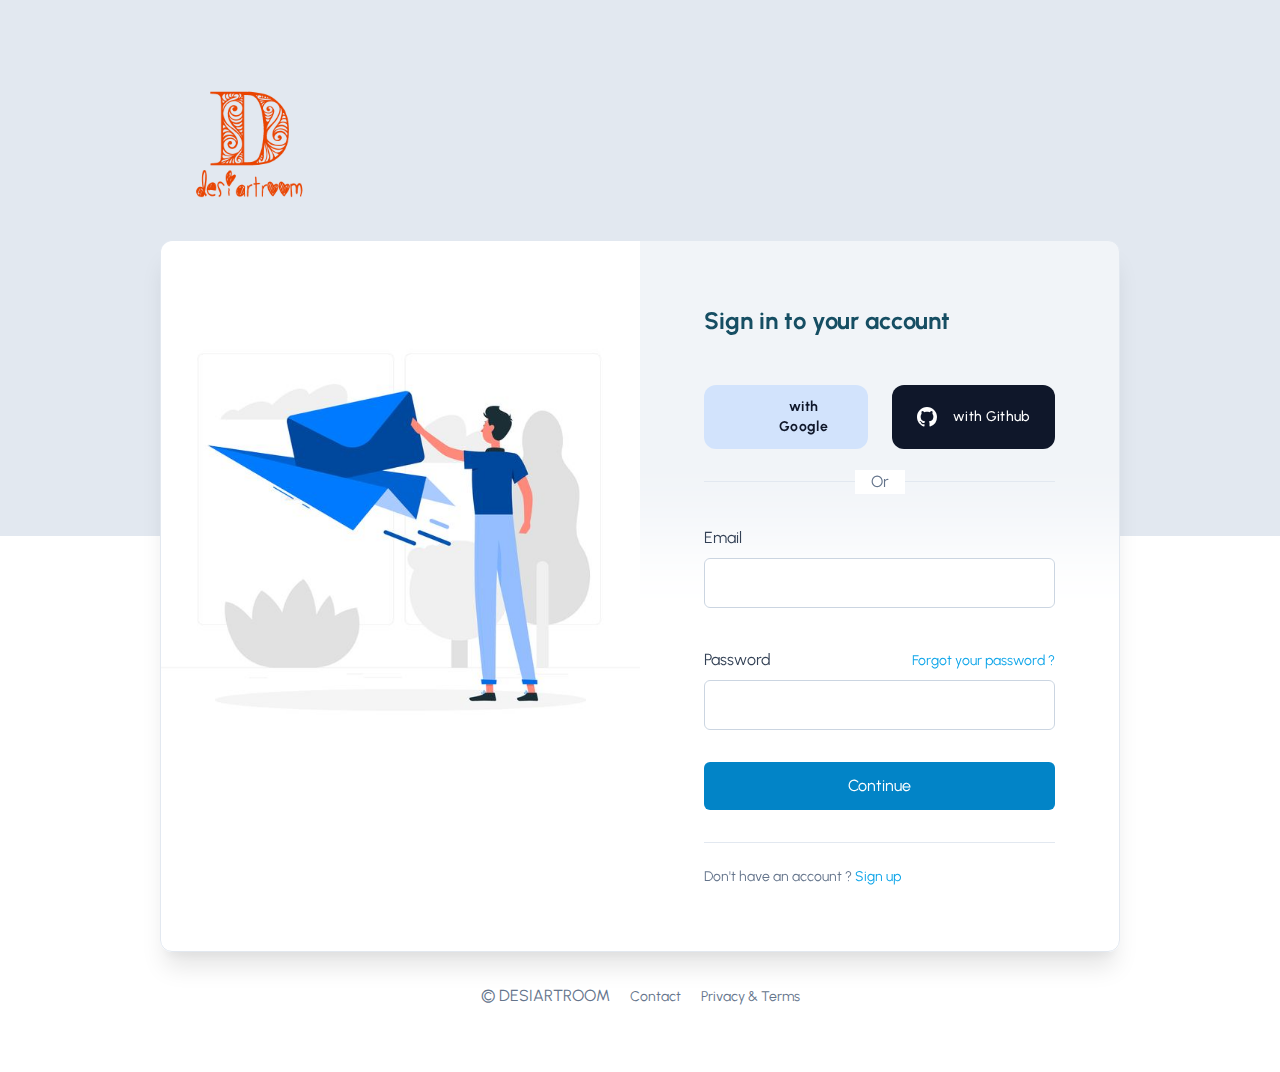
==== index.html @ de91876b "update" ====
<!DOCTYPE html>
<html lang="en">
<head>
    <meta charset="UTF-8">
    <meta http-equiv="X-UA-Compatible" content="IE=edge">
    <meta name="viewport" content="width=device-width, initial-scale=1.0">
    <meta name="description" content="application website logo cloud">
    <title>DESIARTROOM</title>

    <link rel="stylesheet" href="css/tailus.css">
    <link href="https://fonts.googleapis.com/css2?family=Urbanist:ital,wght@0,100;0,200;0,300;0,400;0,500;0,600;0,700;0,800;0,900;1,100;1,200;1,300;1,400&display=swap" rel="stylesheet">
</head>
<body>
    <div class="relative py-16
                before:absolute before:inset-0 before:w-full before:h-[50%] before:bg-gray-200">
        <div class="relative container m-auto px-6 text-gray-500 md:px-12 xl:px-40">

            <div class="m-auto space-y-8 md:w-8/12 lg:w-full">
                <img src="images/unnamed.png" loading="lazy" class="w-36 ml-4" alt="tailus logo">
                <div class="rounded-xl border bg-opacity-50 backdrop-blur-2xl bg-white shadow-xl">
                    <div class="lg:grid lg:grid-cols-2">
                        <div class="rounded-lg lg:block" hidden>
                            <img src="images/bgroom (2).jpg" class="rounded-l-xl object-cover" loading="lazy" height="" width="" alt="music mood">
                        </div>
                        <div class="p-6 sm:p-16">
                            <h2 class="mb-8 text-2xl text-cyan-900 font-bold">Sign in to your account</h2>
                            <form action="" class="space-y-8">
                                <div class="mt-12 grid gap-6 sm:grid-cols-2">
                    <button class="py-3 px-6 rounded-xl bg-blue-500 hover:bg-blue-100 focus:bg-blue-100 active:bg-gray-20">
                        <div class="flex gap-4 justify-center">
                            <img src="https://lh3.googleusercontent.com/COxitqgJr1sJnIDe8-jiKhxDx1FrYbtRHKJ9z_hELisAlapwE9LUPh6fcXIfb5vwpbMl4xl9H9TRFPc5NOO8Sb3VSgIBrfRYvW6cUA" class="w-5" alt="">
                            <span class="block w-max font-bold tracking-wide text-sm text-gray-900">with  Google</span>
                        </div>
                    </button>
                    <button class="py-3 px-6 rounded-xl bg-gray-900 transition hover:bg-gray-800 active:bg-gray-600 focus:bg-gray-700">
                        <div class="flex gap-4 items-center justify-center text-white">
                            <svg xmlns="http://www.w3.org/2000/svg" fill="currentColor" class="w-5" viewBox="0 0 16 16">
                                <path d="M8 0C3.58 0 0 3.58 0 8c0 3.54 2.29 6.53 5.47 7.59.4.07.55-.17.55-.38 0-.19-.01-.82-.01-1.49-2.01.37-2.53-.49-2.69-.94-.09-.23-.48-.94-.82-1.13-.28-.15-.68-.52-.01-.53.63-.01 1.08.58 1.23.82.72 1.21 1.87.87 2.33.66.07-.52.28-.87.51-1.07-1.78-.2-3.64-.89-3.64-3.95 0-.87.31-1.59.82-2.15-.08-.2-.36-1.02.08-2.12 0 0 .67-.21 2.2.82.64-.18 1.32-.27 2-.27.68 0 1.36.09 2 .27 1.53-1.04 2.2-.82 2.2-.82.44 1.1.16 1.92.08 2.12.51.56.82 1.27.82 2.15 0 3.07-1.87 3.75-3.65 3.95.29.25.54.73.54 1.48 0 1.07-.01 1.93-.01 2.2 0 .21.15.46.55.38A8.012 8.012 0 0 0 16 8c0-4.42-3.58-8-8-8z"/>
                            </svg>
                            <span class="block w-max font-medium tracking-wide text-sm text-white">with Github</span>
                        </div>
                    </button>
                </div>

                <div role="hidden" class="mt-12 border-t">
                    <span class="block w-max mx-auto -mt-3 px-4 text-center text-gray-500 bg-white">Or</span>
                </div>
                                <div class="space-y-2">
                                    <label for="email" class="text-gray-700">Email</label>
                                    <input  type="email" name="email" id="email" 
                                            class="block w-full px-4 py-3 rounded-md border border-gray-300 text-gray-600 transition duration-300
                                                focus:ring-2 focus:ring-sky-300 focus:outline-none
                                                invalid:ring-2 invalid:ring-red-400"
                                    >
                                </div>

                                <div>
                                    <div class="flex items-center justify-between">
                                        <label for="pwd" class="text-gray-700">Password</label>
                                        <button class="p-2 -mr-2" type="reset">
                                            <span class="text-sm text-sky-500">Forgot your password ?</span>
                                        </button>
                                    </div>
                                    <input  type="password" name="pwd" id="pwd" 
                                            class="block w-full px-4 py-3 rounded-md border border-gray-300 text-gray-600 transition duration-300
                                                focus:ring-2 focus:ring-sky-300 focus:outline-none
                                                invalid:ring-2 invalid:ring-red-400"
                                    >
                                </div>

                                <button type="submit" 
                                        class="w-full py-3 px-6 rounded-md bg-sky-600
                                            focus:bg-sky-700 active:bg-sky-500">
                                    <span class="text-white">Continue</span>
                                </button>

                                <p class="border-t pt-6 text-sm">
                                    Don't have an account ? 
                                    <a href="#" class="text-sky-500">Sign up</a>
                                </p>
                            </form>
                        </div>
                    </div>
                </div>
                <div class="text-center space-x-4">
                    <span>&copy; DESIARTROOM</span>
                    <a href="#" class="text-sm hover:text-sky-900">Contact</a>
                    <a href="#" class="text-sm hover:text-sky-900">Privacy & Terms</a>
                </div>
            </div>
        </div>
    </div>
</body>
</html>
---- css/tailus.css ----
/*! tailwindcss v2.2.19 | MIT License | https://tailwindcss.com*//*! modern-normalize v1.1.0 | MIT License | https://github.com/sindresorhus/modern-normalize 
*/html{-webkit-text-size-adjust:100%;line-height:1.15;-moz-tab-size:4;-o-tab-size:4;tab-size:4}body{font-family:system-ui,-apple-system,Segoe UI,Roboto,Helvetica,Arial,sans-serif,Apple Color Emoji,Segoe UI Emoji;margin:0}
hr{color:inherit;height:0}abbr[title]{-webkit-text-decoration:underline dotted;text-decoration:underline dotted}b,strong{font-weight:bolder}code,kbd,pre,samp{font-family:ui-monospace,SFMono-Regular,Consolas,Liberation Mono,Menlo,monospace;font-size:1em}small{font-size:80%}sub,sup{font-size:75%;line-height:0;position:relative;vertical-align:baseline}sub{bottom:-.25em}sup{top:-.5em}table{border-color:inherit;text-indent:0}button,input,optgroup,select,textarea{font-family:inherit;font-size:100%;line-height:1.15;margin:0}button,select{text-transform:none}[type=button],[type=reset],[type=submit],button{-webkit-appearance:button}::-moz-focus-inner{border-style:none;padding:0}:-moz-focusring{outline:1px dotted ButtonText}:-moz-ui-invalid{box-shadow:none}legend{padding:0}progress{vertical-align:baseline}::-webkit-inner-spin-button,::-webkit-outer-spin-button{height:auto}[type=search]{-webkit-appearance:textfield;outline-offset:-2px}::-webkit-search-decoration{-webkit-appearance:none}::-webkit-file-upload-button{-webkit-appearance:button;font:inherit}summary{display:list-item}blockquote,dd,dl,figure,h1,h2,h3,h4,h5,h6,hr,p,pre{margin:0}button{background-color:transparent;background-image:none}fieldset,ol,ul{margin:0;padding:0}ol,ul{list-style:none}html{font-family:ui-sans-serif,system-ui,-apple-system,BlinkMacSystemFont,Segoe UI,Roboto,Helvetica Neue,Arial,Noto Sans,sans-serif,Apple Color Emoji,Segoe UI Emoji,Segoe UI Symbol,Noto Color Emoji;line-height:1.5}body{font-family:inherit;line-height:inherit}*,:after,:before{border:0 solid;box-sizing:border-box}hr{border-top-width:1px}img{border-style:solid}textarea{resize:vertical}input::-moz-placeholder,textarea::-moz-placeholder{color:#94a3b8;opacity:1}input:-ms-input-placeholder,textarea:-ms-input-placeholder{color:#94a3b8;opacity:1}input::placeholder,textarea::placeholder{color:#94a3b8;opacity:1}[role=button],button{cursor:pointer}:-moz-focusring{outline:auto}table{border-collapse:collapse}h1,h2,h3,h4,h5,h6{font-size:inherit;font-weight:inherit}a{color:inherit;text-decoration:inherit}button,input,optgroup,select,textarea{color:inherit;line-height:inherit;padding:0}code,kbd,pre,samp{font-family:ui-monospace,SFMono-Regular,Menlo,Monaco,Consolas,Liberation Mono,Courier New,monospace}audio,canvas,embed,iframe,img,object,svg,video{display:block;vertical-align:middle}img,video{height:auto;max-width:100%}[hidden]{display:none}*,:after,:before{--tw-translate-x:0;--tw-translate-y:0;--tw-rotate:0;--tw-skew-x:0;--tw-skew-y:0;--tw-scale-x:1;--tw-scale-y:1;--tw-transform:translateX(var(--tw-translate-x)) translateY(var(--tw-translate-y)) rotate(var(--tw-rotate)) skewX(var(--tw-skew-x)) skewY(var(--tw-skew-y)) scaleX(var(--tw-scale-x)) scaleY(var(--tw-scale-y));--tw-border-opacity:1;--tw-ring-inset:var(--tw-empty,/*!*/ /*!*/);--tw-ring-offset-width:0px;--tw-ring-offset-color:#fff;--tw-ring-color:rgba(59,130,246,.5);--tw-ring-offset-shadow:0 0 #0000;--tw-ring-shadow:0 0 #0000;--tw-shadow:0 0 #0000;--tw-blur:var(--tw-empty,/*!*/ /*!*/);--tw-brightness:var(--tw-empty,/*!*/ /*!*/);--tw-contrast:var(--tw-empty,/*!*/ /*!*/);--tw-grayscale:var(--tw-empty,/*!*/ /*!*/);--tw-hue-rotate:var(--tw-empty,/*!*/ /*!*/);--tw-invert:var(--tw-empty,/*!*/ /*!*/);--tw-saturate:var(--tw-empty,/*!*/ /*!*/);--tw-sepia:var(--tw-empty,/*!*/ /*!*/);--tw-drop-shadow:var(--tw-empty,/*!*/ /*!*/);--tw-filter:var(--tw-blur) var(--tw-brightness) var(--tw-contrast) var(--tw-grayscale) var(--tw-hue-rotate) var(--tw-invert) var(--tw-saturate) var(--tw-sepia) var(--tw-drop-shadow);--tw-backdrop-blur:var(--tw-empty,/*!*/ /*!*/);--tw-backdrop-brightness:var(--tw-empty,/*!*/ /*!*/);--tw-backdrop-contrast:var(--tw-empty,/*!*/ /*!*/);--tw-backdrop-grayscale:var(--tw-empty,/*!*/ /*!*/);--tw-backdrop-hue-rotate:var(--tw-empty,/*!*/ /*!*/);--tw-backdrop-invert:var(--tw-empty,/*!*/ /*!*/);--tw-backdrop-opacity:var(--tw-empty,/*!*/ /*!*/);--tw-backdrop-saturate:var(--tw-empty,/*!*/ /*!*/);--tw-backdrop-sepia:var(--tw-empty,/*!*/ /*!*/);--tw-backdrop-filter:var(--tw-backdrop-blur) var(--tw-backdrop-brightness) var(--tw-backdrop-contrast) var(--tw-backdrop-grayscale) var(--tw-backdrop-hue-rotate) var(--tw-backdrop-invert) var(--tw-backdrop-opacity) var(--tw-backdrop-saturate) var(--tw-backdrop-sepia);border-color:rgba(226,232,240,var(--tw-border-opacity))}.container{width:100%}@media (min-width:640px){.container{max-width:640px}}@media (min-width:768px){.container{max-width:768px}}@media (min-width:1024px){.container{max-width:1024px}}@media (min-width:1280px){.container{max-width:1280px}}@media (min-width:1536px){.container{max-width:1536px}}.fixed{position:fixed}.absolute{position:absolute}.relative{position:relative}.inset-0{bottom:0;top:0}.inset-0,.inset-x-0{left:0;right:0}.right-0{right:0}.top-0{top:0}.bottom-6{bottom:1.5rem}.top-\[-2\.20rem\]{top:-2.2rem}.right-9{right:2.25rem}.bottom-2{bottom:.5rem}.left-0{left:0}.left-6{left:1.5rem}.z-10{z-index:10}.z-\[1\]{z-index:1}.order-last{order:9999}.order-first{order:-9999}.col-span-2{grid-column:span 2/span 2}.col-span-3{grid-column:span 3/span 3}.col-span-8{grid-column:span 8/span 8}.row-span-4{grid-row:span 4/span 4}.row-span-2{grid-row:span 2/span 2}.row-span-3{grid-row:span 3/span 3}.row-start-1{grid-row-start:1}.m-auto{margin:auto}.-m-1{margin:-.25rem}.mx-auto{margin-left:auto;margin-right:auto}.-mx-8{margin-left:-2rem;margin-right:-2rem}.-mx-6{margin-left:-1.5rem;margin-right:-1.5rem}.-mx-4{margin-left:-1rem;margin-right:-1rem}.my-8{margin-top:2rem}.mb-8,.my-8{margin-bottom:2rem}.mb-6{margin-bottom:1.5rem}.mt-4{margin-top:1rem}.mt-16{margin-top:4rem}.-mt-2{margin-top:-.5rem}.-mb-0\.5{margin-bottom:-.125rem}.-mb-0{margin-bottom:0}.mt-6{margin-top:1.5rem}.mt-8{margin-top:2rem}.mt-12{margin-top:3rem}.-ml-6{margin-left:-1.5rem}.-mt-16{margin-top:-4rem}.-mt-1{margin-top:-.25rem}.mt-2{margin-top:.5rem}.-mr-20{margin-right:-5rem}.mb-2{margin-bottom:.5rem}.-ml-2{margin-left:-.5rem}.ml-2{margin-left:.5rem}.ml-4{margin-left:1rem}.-mr-2{margin-right:-.5rem}.-mb-2{margin-bottom:-.5rem}.mb-12{margin-bottom:3rem}.ml-auto{margin-left:auto}.-mt-3{margin-top:-.75rem}.-mr-3{margin-right:-.75rem}.-ml-3{margin-left:-.75rem}.block{display:block}.flex{display:flex}.table{display:table}.grid{display:grid}.hidden{display:none}.h-8{height:2rem}.h-12{height:3rem}.h-16{height:4rem}.h-full{height:100%}.h-10{height:2.5rem}.h-5{height:1.25rem}.h-56{height:14rem}.h-6{height:1.5rem}.h-4{height:1rem}.h-screen{height:100vh}.w-8{width:2rem}.w-12{width:3rem}.w-16{width:4rem}.w-full{width:100%}.w-max{width:-webkit-max-content;width:-moz-max-content;width:max-content}.w-10{width:2.5rem}.w-20{width:5rem}.w-5{width:1.25rem}.w-10\/12{width:83.333333%}.w-56{width:14rem}.w-32{width:8rem}.w-40{width:10rem}.w-36{width:9rem}.w-24{width:6rem}.w-28{width:7rem}.w-6{width:1.5rem}.w-4{width:1rem}.w-7\/12{width:58.333333%}.w-6\/12{width:50%}.-translate-x-4{--tw-translate-x:-1rem;transform:var(--tw-transform)}.scale-90{--tw-scale-x:.9;--tw-scale-y:.9}.scale-0,.scale-90{transform:var(--tw-transform)}.scale-0{--tw-scale-x:0;--tw-scale-y:0}.transform{transform:var(--tw-transform)}.cursor-pointer{cursor:pointer}.list-inside{list-style-position:inside}.list-disc{list-style-type:disc}.grid-cols-5{grid-template-columns:repeat(5,minmax(0,1fr))}.grid-cols-8{grid-template-columns:repeat(8,minmax(0,1fr))}.grid-cols-2{grid-template-columns:repeat(2,minmax(0,1fr))}.grid-rows-4{grid-template-rows:repeat(4,minmax(0,1fr))}.flex-row-reverse{flex-direction:row-reverse}.flex-col{flex-direction:column}.flex-col-reverse{flex-direction:column-reverse}.flex-wrap{flex-wrap:wrap}.items-end{align-items:flex-end}.items-center{align-items:center}.justify-center{justify-content:center}.justify-between{justify-content:space-between}.justify-around{justify-content:space-around}.gap-6{gap:1.5rem}.gap-4{gap:1rem}.gap-16{gap:4rem}.gap-8{gap:2rem}.gap-12{gap:3rem}.space-y-8>:not([hidden])~:not([hidden]){--tw-space-y-reverse:0;margin-bottom:calc(2rem*var(--tw-space-y-reverse));margin-top:calc(2rem*(1 - var(--tw-space-y-reverse)))}.-space-x-2>:not([hidden])~:not([hidden]){--tw-space-x-reverse:0;margin-left:calc(-.5rem*(1 - var(--tw-space-x-reverse)));margin-right:calc(-.5rem*var(--tw-space-x-reverse))}.space-y-6>:not([hidden])~:not([hidden]){--tw-space-y-reverse:0;margin-bottom:calc(1.5rem*var(--tw-space-y-reverse));margin-top:calc(1.5rem*(1 - var(--tw-space-y-reverse)))}.space-y-12>:not([hidden])~:not([hidden]){--tw-space-y-reverse:0;margin-bottom:calc(3rem*var(--tw-space-y-reverse));margin-top:calc(3rem*(1 - var(--tw-space-y-reverse)))}.space-y-4>:not([hidden])~:not([hidden]){--tw-space-y-reverse:0;margin-bottom:calc(1rem*var(--tw-space-y-reverse));margin-top:calc(1rem*(1 - var(--tw-space-y-reverse)))}.space-y-2>:not([hidden])~:not([hidden]){--tw-space-y-reverse:0;margin-bottom:calc(.5rem*var(--tw-space-y-reverse));margin-top:calc(.5rem*(1 - var(--tw-space-y-reverse)))}.space-x-12>:not([hidden])~:not([hidden]){--tw-space-x-reverse:0;margin-left:calc(3rem*(1 - var(--tw-space-x-reverse)));margin-right:calc(3rem*var(--tw-space-x-reverse))}.space-x-3>:not([hidden])~:not([hidden]){--tw-space-x-reverse:0;margin-left:calc(.75rem*(1 - var(--tw-space-x-reverse)));margin-right:calc(.75rem*var(--tw-space-x-reverse))}.space-x-4>:not([hidden])~:not([hidden]){--tw-space-x-reverse:0;margin-left:calc(1rem*(1 - var(--tw-space-x-reverse)));margin-right:calc(1rem*var(--tw-space-x-reverse))}.space-x-6>:not([hidden])~:not([hidden]){--tw-space-x-reverse:0;margin-left:calc(1.5rem*(1 - var(--tw-space-x-reverse)));margin-right:calc(1.5rem*var(--tw-space-x-reverse))}.space-x-2>:not([hidden])~:not([hidden]){--tw-space-x-reverse:0;margin-left:calc(.5rem*(1 - var(--tw-space-x-reverse)));margin-right:calc(.5rem*var(--tw-space-x-reverse))}.-space-y-4>:not([hidden])~:not([hidden]){--tw-space-y-reverse:0;margin-bottom:calc(-1rem*var(--tw-space-y-reverse));margin-top:calc(-1rem*(1 - var(--tw-space-y-reverse)))}.space-y-3>:not([hidden])~:not([hidden]){--tw-space-y-reverse:0;margin-bottom:calc(.75rem*var(--tw-space-y-reverse));margin-top:calc(.75rem*(1 - var(--tw-space-y-reverse)))}.divide-x>:not([hidden])~:not([hidden]){--tw-divide-x-reverse:0;border-left-width:calc(1px*(1 - var(--tw-divide-x-reverse)));border-right-width:calc(1px*var(--tw-divide-x-reverse))}.divide-y>:not([hidden])~:not([hidden]){--tw-divide-y-reverse:0;border-bottom-width:calc(1px*var(--tw-divide-y-reverse));border-top-width:calc(1px*(1 - var(--tw-divide-y-reverse)))}.overflow-auto{overflow:auto}.overflow-hidden{overflow:hidden}.overflow-x-auto{overflow-x:auto}.rounded-full{border-radius:9999px}.rounded-xl{border-radius:.75rem}.rounded-lg{border-radius:.5rem}.rounded-md{border-radius:.375rem}.rounded-2xl{border-radius:1rem}.rounded-r-xl{border-bottom-right-radius:.75rem;border-top-right-radius:.75rem}.rounded-l-xl{border-bottom-left-radius:.75rem;border-top-left-radius:.75rem}.border{border-width:1px}.border-8{border-width:8px}.border-r{border-right-width:1px}.border-b{border-bottom-width:1px}.border-t{border-top-width:1px}.border-l{border-left-width:1px}.border-dashed{border-style:dashed}.border-white{--tw-border-opacity:1;border-color:rgba(255,255,255,var(--tw-border-opacity))}.border-cyan-800{--tw-border-opacity:1;border-color:rgba(21,94,117,var(--tw-border-opacity))}.border-sky-100{--tw-border-opacity:1;border-color:rgba(224,242,254,var(--tw-border-opacity))}.border-gray-300{--tw-border-opacity:1;border-color:rgba(203,213,225,var(--tw-border-opacity))}.border-gray-200{--tw-border-opacity:1;border-color:rgba(226,232,240,var(--tw-border-opacity))}.border-opacity-10{--tw-border-opacity:0.1}.bg-white{--tw-bg-opacity:1;background-color:rgba(255,255,255,var(--tw-bg-opacity))}.bg-cyan-100{--tw-bg-opacity:1;background-color:rgba(207,250,254,var(--tw-bg-opacity))}.bg-cyan-600{--tw-bg-opacity:1;background-color:rgba(8,145,178,var(--tw-bg-opacity))}.bg-gray-700{--tw-bg-opacity:1;background-color:rgba(51,65,85,var(--tw-bg-opacity))}.bg-gray-100{--tw-bg-opacity:1;background-color:rgba(241,245,249,var(--tw-bg-opacity))}.bg-green-50{--tw-bg-opacity:1;background-color:rgba(236,253,245,var(--tw-bg-opacity))}.bg-yellow-50{--tw-bg-opacity:1;background-color:rgba(255,251,235,var(--tw-bg-opacity))}.bg-yellow-100{--tw-bg-opacity:1;background-color:rgba(254,243,199,var(--tw-bg-opacity))}.bg-gray-50{--tw-bg-opacity:1;background-color:rgba(248,250,252,var(--tw-bg-opacity))}.bg-cyan-900{--tw-bg-opacity:1;background-color:rgba(22,78,99,var(--tw-bg-opacity))}.bg-\[\#020314\]{--tw-bg-opacity:1;background-color:rgba(2,3,20,var(--tw-bg-opacity))}.bg-gray-900{--tw-bg-opacity:1;background-color:rgba(15,23,42,var(--tw-bg-opacity))}.bg-blue-500
{--tw-bg-opacity:1;background-color:rgba(210, 227, 252,var(--tw-bg-opacity))}.bg-cyan-400{--tw-bg-opacity:1;background-color:rgba(34,211,238,var(--tw-bg-opacity))}.bg-gray-200{--tw-bg-opacity:1;background-color:rgba(226,232,240,var(--tw-bg-opacity))}.bg-sky-100{--tw-bg-opacity:1;background-color:rgba(224,242,254,var(--tw-bg-opacity))}.bg-sky-600{--tw-bg-opacity:1;background-color:rgba(2,132,199,var(--tw-bg-opacity))}.bg-sky-50{--tw-bg-opacity:1;background-color:rgba(240,249,255,var(--tw-bg-opacity))}.bg-sky-500{--tw-bg-opacity:1;background-color:rgba(14,165,233,var(--tw-bg-opacity))}.bg-purple-600{--tw-bg-opacity:1;background-color:rgba(124,58,237,var(--tw-bg-opacity))}.bg-cyan-500{--tw-bg-opacity:1;background-color:rgba(6,182,212,var(--tw-bg-opacity))}.bg-sky-900{--tw-bg-opacity:1;background-color:rgba(12,74,110,var(--tw-bg-opacity))}.bg-blue-50{--tw-bg-opacity:1;background-color:rgba(239,246,255,var(--tw-bg-opacity))}.bg-transparent{background-color:transparent}.bg-opacity-20{--tw-bg-opacity:0.2}.bg-opacity-5{--tw-bg-opacity:0.05}.bg-opacity-50{--tw-bg-opacity:0.5}.bg-opacity-70{--tw-bg-opacity:0.7}.bg-gradient-to-br{background-image:linear-gradient(to bottom right,var(--tw-gradient-stops))}.bg-gradient-to-r{background-image:linear-gradient(to right,var(--tw-gradient-stops))}.bg-gradient-to-b{background-image:linear-gradient(to bottom,var(--tw-gradient-stops))}.from-pink-500{--tw-gradient-from:#ec4899;--tw-gradient-stops:var(--tw-gradient-from),var(--tw-gradient-to,rgba(236,72,153,0))}.from-cyan-400{--tw-gradient-from:#22d3ee;--tw-gradient-stops:var(--tw-gradient-from),var(--tw-gradient-to,rgba(34,211,238,0))}.from-gray-200{--tw-gradient-from:#e2e8f0;--tw-gradient-stops:var(--tw-gradient-from),var(--tw-gradient-to,rgba(226,232,240,0))}.from-gray-900{--tw-gradient-from:#0f172a;--tw-gradient-stops:var(--tw-gradient-from),var(--tw-gradient-to,rgba(15,23,42,0))}.from-sky-50{--tw-gradient-from:#f0f9ff;--tw-gradient-stops:var(--tw-gradient-from),var(--tw-gradient-to,rgba(240,249,255,0))}.from-pink-100{--tw-gradient-from:#fce7f3;--tw-gradient-stops:var(--tw-gradient-from),var(--tw-gradient-to,rgba(252,231,243,0))}.from-yellow-300{--tw-gradient-from:#fcd34d;--tw-gradient-stops:var(--tw-gradient-from),var(--tw-gradient-to,rgba(252,211,77,0))}.from-cyan-50{--tw-gradient-from:#ecfeff;--tw-gradient-stops:var(--tw-gradient-from),var(--tw-gradient-to,rgba(236,254,255,0))}.via-blue-500{--tw-gradient-stops:var(--tw-gradient-from),#3b82f6,var(--tw-gradient-to,rgba(59,130,246,0))}.via-gray-100{--tw-gradient-stops:var(--tw-gradient-from),#f1f5f9,var(--tw-gradient-to,rgba(241,245,249,0))}.to-purple-600{--tw-gradient-to:#7c3aed}.to-white{--tw-gradient-to:#fff}.to-sky-900{--tw-gradient-to:#0c4a6e}.to-sky-200{--tw-gradient-to:#bae6fd}.to-purple-200{--tw-gradient-to:#ddd6fe}.to-pink-300{--tw-gradient-to:#f9a8d4}.to-cyan-100{--tw-gradient-to:#cffafe}.fill-current{fill:currentColor}.object-cover{-o-object-fit:cover;object-fit:cover}.object-top{-o-object-position:top;object-position:top}.p-8{padding:2rem}.p-6{padding:1.5rem}.p-4{padding:1rem}.p-2{padding:.5rem}.p-3{padding:.75rem}.py-16{padding-bottom:4rem;padding-top:4rem}.px-6{padding-left:1.5rem;padding-right:1.5rem}.py-3{padding-bottom:.75rem;padding-top:.75rem}.px-12{padding-left:3rem;padding-right:3rem}.py-2{padding-bottom:.5rem;padding-top:.5rem}.px-4{padding-left:1rem;padding-right:1rem}.py-20{padding-bottom:5rem;padding-top:5rem}.py-6{padding-bottom:1.5rem;padding-top:1.5rem}.py-4{padding-bottom:1rem;padding-top:1rem}.py-8{padding-bottom:2rem;padding-top:2rem}.py-1{padding-bottom:.25rem;padding-top:.25rem}.py-12{padding-bottom:3rem;padding-top:3rem}.pt-1{padding-top:.25rem}.pb-16{padding-bottom:4rem}.pb-8{padding-bottom:2rem}.pt-8{padding-top:2rem}.pb-20{padding-bottom:5rem}.pt-7{padding-top:1.75rem}.pb-6{padding-bottom:1.5rem}.pb-2{padding-bottom:.5rem}.pt-16{padding-top:4rem}.pt-6{padding-top:1.5rem}.pt-12{padding-top:3rem}.text-center{text-align:center}.text-4xl{font-size:2.25rem;line-height:2.5rem}.text-xl{font-size:1.25rem;line-height:1.75rem}.text-lg{font-size:1.125rem;line-height:1.75rem}.text-sm{font-size:.875rem;line-height:1.25rem}.text-2xl{font-size:1.5rem;line-height:2rem}.text-3xl{font-size:1.875rem;line-height:2.25rem}.text-8xl{font-size:6rem;line-height:1}.text-xs{font-size:.75rem;line-height:1rem}.font-bold{font-weight:700}.font-semibold{font-weight:600}.font-medium{font-weight:500}.uppercase{text-transform:uppercase}.tracking-wide{letter-spacing:.025em}.text-gray-500{--tw-text-opacity:1;color:rgba(100,116,139,var(--tw-text-opacity))}.text-gray-700{--tw-text-opacity:1;color:rgba(51,65,85,var(--tw-text-opacity))}.text-cyan-700{--tw-text-opacity:1;color:rgba(14,116,144,var(--tw-text-opacity))}.text-white{--tw-text-opacity:1;color:rgba(255,255,255,var(--tw-text-opacity))}.text-purple-600{--tw-text-opacity:1;color:rgba(124,58,237,var(--tw-text-opacity))}.text-blue-500{--tw-text-opacity:1;color:rgba(59,130,246,var(--tw-text-opacity))}.text-gray-600{--tw-text-opacity:1;color:rgba(71,85,105,var(--tw-text-opacity))}.text-green-900{--tw-text-opacity:1;color:rgba(6,78,59,var(--tw-text-opacity))}.text-yellow-700{--tw-text-opacity:1;color:rgba(180,83,9,var(--tw-text-opacity))}.text-yellow-900{--tw-text-opacity:1;color:rgba(120,53,15,var(--tw-text-opacity))}.text-gray-800{--tw-text-opacity:1;color:rgba(30,41,59,var(--tw-text-opacity))}.text-gray-900{--tw-text-opacity:1;color:rgba(15,23,42,var(--tw-text-opacity))}.text-yellow-600{--tw-text-opacity:1;color:rgba(217,119,6,var(--tw-text-opacity))}.text-yellow-800{--tw-text-opacity:1;color:rgba(146,64,14,var(--tw-text-opacity))}.text-gray-300{--tw-text-opacity:1;color:rgba(203,213,225,var(--tw-text-opacity))}.text-gray-200{--tw-text-opacity:1;color:rgba(226,232,240,var(--tw-text-opacity))}.text-gray-400{--tw-text-opacity:1;color:rgba(148,163,184,var(--tw-text-opacity))}.text-cyan-900{--tw-text-opacity:1;color:rgba(22,78,99,var(--tw-text-opacity))}.text-cyan-500{--tw-text-opacity:1;color:rgba(6,182,212,var(--tw-text-opacity))}.text-sky-400{--tw-text-opacity:1;color:rgba(56,189,248,var(--tw-text-opacity))}.text-sky-900{--tw-text-opacity:1;color:rgba(12,74,110,var(--tw-text-opacity))}.text-sky-500{--tw-text-opacity:1;color:rgba(14,165,233,var(--tw-text-opacity))}.text-sky-700{--tw-text-opacity:1;color:rgba(3,105,161,var(--tw-text-opacity))}.text-sky-800{--tw-text-opacity:1;color:rgba(7,89,133,var(--tw-text-opacity))}.text-pink-900{--tw-text-opacity:1;color:rgba(131,24,67,var(--tw-text-opacity))}.text-purple-500{--tw-text-opacity:1;color:rgba(139,92,246,var(--tw-text-opacity))}.text-green-500{--tw-text-opacity:1;color:rgba(16,185,129,var(--tw-text-opacity))}.text-red-500{--tw-text-opacity:1;color:rgba(239,68,68,var(--tw-text-opacity))}.text-blue-700{--tw-text-opacity:1;color:rgba(29,78,216,var(--tw-text-opacity))}.text-blue-600{--tw-text-opacity:1;color:rgba(37,99,235,var(--tw-text-opacity))}.line-through{text-decoration:line-through}.placeholder-gray-600::-moz-placeholder{--tw-placeholder-opacity:1;color:rgba(71,85,105,var(--tw-placeholder-opacity))}.placeholder-gray-600:-ms-input-placeholder{--tw-placeholder-opacity:1;color:rgba(71,85,105,var(--tw-placeholder-opacity))}.placeholder-gray-600::placeholder{--tw-placeholder-opacity:1;color:rgba(71,85,105,var(--tw-placeholder-opacity))}.opacity-0{opacity:0}.opacity-80{opacity:.8}.opacity-90{opacity:.9}.shadow-md{--tw-shadow:0 4px 6px -1px rgba(0,0,0,.1),0 2px 4px -1px rgba(0,0,0,.06)}.shadow-md,.shadow-xl{box-shadow:var(--tw-ring-offset-shadow,0 0 #0000),var(--tw-ring-shadow,0 0 #0000),var(--tw-shadow)}.shadow-xl{--tw-shadow:0 20px 25px -5px rgba(0,0,0,.1),0 10px 10px -5px rgba(0,0,0,.04)}.shadow-2xl{--tw-shadow:0 25px 50px -12px rgba(0,0,0,.25)}.shadow-2xl,.shadow-lg{box-shadow:var(--tw-ring-offset-shadow,0 0 #0000),var(--tw-ring-shadow,0 0 #0000),var(--tw-shadow)}.shadow-lg{--tw-shadow:0 10px 15px -3px rgba(0,0,0,.1),0 4px 6px -2px rgba(0,0,0,.05)}.ring-1{--tw-ring-offset-shadow:var(--tw-ring-inset) 0 0 0 var(--tw-ring-offset-width) var(--tw-ring-offset-color);--tw-ring-shadow:var(--tw-ring-inset) 0 0 0 calc(1px + var(--tw-ring-offset-width)) var(--tw-ring-color)}.ring,.ring-1{box-shadow:var(--tw-ring-offset-shadow),var(--tw-ring-shadow),var(--tw-shadow,0 0 #0000)}.ring{--tw-ring-offset-shadow:var(--tw-ring-inset) 0 0 0 var(--tw-ring-offset-width) var(--tw-ring-offset-color);--tw-ring-shadow:var(--tw-ring-inset) 0 0 0 calc(3px + var(--tw-ring-offset-width)) var(--tw-ring-color)}.ring-cyan-700{--tw-ring-opacity:1;--tw-ring-color:rgba(14,116,144,var(--tw-ring-opacity))}.ring-gray-300{--tw-ring-opacity:1;--tw-ring-color:rgba(203,213,225,var(--tw-ring-opacity))}.blur-xl{--tw-blur:blur(24px);filter:var(--tw-filter)}.contrast-0{--tw-contrast:contrast(0);filter:var(--tw-filter)}.grayscale{--tw-grayscale:grayscale(100%)}.filter,.grayscale{filter:var(--tw-filter)}.backdrop-blur-2xl{--tw-backdrop-blur:blur(40px)}.backdrop-blur-2xl,.backdrop-blur-xl{-webkit-backdrop-filter:var(--tw-backdrop-filter);backdrop-filter:var(--tw-backdrop-filter)}.backdrop-blur-xl{--tw-backdrop-blur:blur(24px)}.transition{transition-duration:.15s;transition-property:background-color,border-color,color,fill,stroke,opacity,box-shadow,transform,filter,-webkit-backdrop-filter;transition-property:background-color,border-color,color,fill,stroke,opacity,box-shadow,transform,filter,backdrop-filter;transition-property:background-color,border-color,color,fill,stroke,opacity,box-shadow,transform,filter,backdrop-filter,-webkit-backdrop-filter;transition-timing-function:cubic-bezier(.4,0,.2,1)}.duration-300{transition-duration:.3s}.duration-500{transition-duration:.5s}.duration-200{transition-duration:.2s}body{font-family:Urbanist,sans-serif}.bg-layers{-webkit-animation:filter-animation 4s infinite;animation:filter-animation 4s infinite}.bg-scale{-webkit-animation:filter-animation 8s infinite;animation:filter-scale 8s infinite}@-webkit-keyframes filter-animation{0%{-webkit-filter:hue-rotate(0deg)}50%{-webkit-filter:hue-rotate(45deg)}to{-webkit-filter:hue-rotate(0deg)}}@keyframes filter-animation{0%{filter:hue-rotate(0deg)}50%{filter:hue-rotate(45deg)}to{filter:hue-rotate(0deg)}}@-webkit-keyframes filter-scale{0%{transform:scale(1)}50%{transform:scale(1.4)}to{transform:scale(.8)}}@keyframes filter-scale{0%{transform:scale(1)}50%{transform:scale(1.4)}to{transform:scale(.8)}}.before\:absolute:before{content:"";position:absolute}.before\:inset-0:before{bottom:0;content:"";left:0;right:0;top:0}.before\:left-0:before{content:"";left:0}.before\:top-1:before{content:"";top:.25rem}.before\:my-auto:before{content:"";margin-bottom:auto;margin-top:auto}.before\:h-0\.5:before{content:"";height:.125rem}.before\:h-0:before{content:"";height:0}.before\:h-\[50\%\]:before{content:"";height:50%}.before\:w-full:before{content:"";width:100%}.before\:rounded-full:before{border-radius:9999px;content:""}.before\:bg-gray-200:before{--tw-bg-opacity:1;background-color:rgba(226,232,240,var(--tw-bg-opacity));content:""}.before\:bg-gray-100:before{--tw-bg-opacity:1;background-color:rgba(241,245,249,var(--tw-bg-opacity));content:""}.before\:bg-gray-900:before{--tw-bg-opacity:1;background-color:rgba(15,23,42,var(--tw-bg-opacity));content:""}.before\:bg-sky-200:before{--tw-bg-opacity:1;background-color:rgba(186,230,253,var(--tw-bg-opacity));content:""}.invalid\:outline-none:invalid{outline:2px solid transparent;outline-offset:2px}.invalid\:ring-2:invalid{--tw-ring-offset-shadow:var(--tw-ring-inset) 0 0 0 var(--tw-ring-offset-width) var(--tw-ring-offset-color);--tw-ring-shadow:var(--tw-ring-inset) 0 0 0 calc(2px + var(--tw-ring-offset-width)) var(--tw-ring-color);box-shadow:var(--tw-ring-offset-shadow),var(--tw-ring-shadow),var(--tw-shadow,0 0 #0000)}.invalid\:ring-red-400:invalid{--tw-ring-opacity:1;--tw-ring-color:rgba(248,113,113,var(--tw-ring-opacity))}.invalid\:ring-red-500:invalid{--tw-ring-opacity:1;--tw-ring-color:rgba(239,68,68,var(--tw-ring-opacity))}.hover\:z-\[1\]:hover{z-index:1}.hover\:bg-cyan-200:hover{--tw-bg-opacity:1;background-color:rgba(165,243,252,var(--tw-bg-opacity))}.hover\:bg-cyan-700:hover{--tw-bg-opacity:1;background-color:rgba(14,116,144,var(--tw-bg-opacity))}.hover\:bg-purple-100:hover{--tw-bg-opacity:1;background-color:rgba(237,233,254,var(--tw-bg-opacity))}.hover\:bg-gray-600:hover{--tw-bg-opacity:1;background-color:rgba(71,85,105,var(--tw-bg-opacity))}.hover\:bg-gray-200:hover{--tw-bg-opacity:1;background-color:rgba(226,232,240,var(--tw-bg-opacity))}.hover\:bg-cyan-300:hover{--tw-bg-opacity:1;background-color:rgba(103,232,249,var(--tw-bg-opacity))}.hover\:bg-sky-200:hover{--tw-bg-opacity:1;background-color:rgba(186,230,253,var(--tw-bg-opacity))}.hover\:bg-sky-700:hover{--tw-bg-opacity:1;background-color:rgba(3,105,161,var(--tw-bg-opacity))}.hover\:bg-purple-700:hover{--tw-bg-opacity:1;background-color:rgba(109,40,217,var(--tw-bg-opacity))}.hover\:bg-cyan-600:hover{--tw-bg-opacity:1;background-color:rgba(8,145,178,var(--tw-bg-opacity))}.hover\:bg-blue-100:hover{--tw-bg-opacity:1;background-color:rgba(219,234,254,var(--tw-bg-opacity))}.hover\:bg-gray-800:hover{--tw-bg-opacity:1;background-color:rgba(30,41,59,var(--tw-bg-opacity))}.hover\:bg-sky-600:hover{--tw-bg-opacity:1;background-color:rgba(2,132,199,var(--tw-bg-opacity))}.hover\:bg-opacity-10:hover{--tw-bg-opacity:0.1}.hover\:text-sky-400:hover{--tw-text-opacity:1;color:rgba(56,189,248,var(--tw-text-opacity))}.hover\:text-cyan-600:hover{--tw-text-opacity:1;color:rgba(8,145,178,var(--tw-text-opacity))}.hover\:text-cyan-400:hover{--tw-text-opacity:1;color:rgba(34,211,238,var(--tw-text-opacity))}.hover\:text-cyan-500:hover{--tw-text-opacity:1;color:rgba(6,182,212,var(--tw-text-opacity))}.hover\:text-sky-900:hover{--tw-text-opacity:1;color:rgba(12,74,110,var(--tw-text-opacity))}.hover\:shadow-2xl:hover{--tw-shadow:0 25px 50px -12px rgba(0,0,0,.25);box-shadow:var(--tw-ring-offset-shadow,0 0 #0000),var(--tw-ring-shadow,0 0 #0000),var(--tw-shadow)}.hover\:grayscale-0:hover{--tw-grayscale:grayscale(0);filter:var(--tw-filter)}.focus\:bg-cyan-200:focus{--tw-bg-opacity:1;background-color:rgba(165,243,252,var(--tw-bg-opacity))}.focus\:bg-sky-600:focus{--tw-bg-opacity:1;background-color:rgba(2,132,199,var(--tw-bg-opacity))}.focus\:bg-purple-100:focus{--tw-bg-opacity:1;background-color:rgba(237,233,254,var(--tw-bg-opacity))}.focus\:bg-gray-600:focus{--tw-bg-opacity:1;background-color:rgba(71,85,105,var(--tw-bg-opacity))}.focus\:bg-gray-200:focus{--tw-bg-opacity:1;background-color:rgba(226,232,240,var(--tw-bg-opacity))}.focus\:bg-cyan-300:focus{--tw-bg-opacity:1;background-color:rgba(103,232,249,var(--tw-bg-opacity))}.focus\:bg-cyan-600:focus{--tw-bg-opacity:1;background-color:rgba(8,145,178,var(--tw-bg-opacity))}.focus\:bg-indigo-600:focus{--tw-bg-opacity:1;background-color:rgba(79,70,229,var(--tw-bg-opacity))}.focus\:bg-sky-500:focus{--tw-bg-opacity:1;background-color:rgba(14,165,233,var(--tw-bg-opacity))}.focus\:bg-cyan-700:focus{--tw-bg-opacity:1;background-color:rgba(14,116,144,var(--tw-bg-opacity))}.focus\:bg-sky-700:focus{--tw-bg-opacity:1;background-color:rgba(3,105,161,var(--tw-bg-opacity))}.focus\:bg-blue-100:focus{--tw-bg-opacity:1;background-color:rgba(219,234,254,var(--tw-bg-opacity))}.focus\:bg-gray-700:focus{--tw-bg-opacity:1;background-color:rgba(51,65,85,var(--tw-bg-opacity))}.focus\:outline-none:focus{outline:2px solid transparent;outline-offset:2px}.focus\:ring-2:focus{--tw-ring-offset-shadow:var(--tw-ring-inset) 0 0 0 var(--tw-ring-offset-width) var(--tw-ring-offset-color);--tw-ring-shadow:var(--tw-ring-inset) 0 0 0 calc(2px + var(--tw-ring-offset-width)) var(--tw-ring-color);box-shadow:var(--tw-ring-offset-shadow),var(--tw-ring-shadow),var(--tw-shadow,0 0 #0000)}.focus\:ring-sky-400:focus{--tw-ring-opacity:1;--tw-ring-color:rgba(56,189,248,var(--tw-ring-opacity))}.focus\:ring-sky-300:focus{--tw-ring-opacity:1;--tw-ring-color:rgba(125,211,252,var(--tw-ring-opacity))}.focus\:invalid\:outline-none:focus:invalid{outline:2px solid transparent;outline-offset:2px}.focus\:invalid\:ring-red-200:focus:invalid{--tw-ring-opacity:1;--tw-ring-color:rgba(254,202,202,var(--tw-ring-opacity))}.focus\:invalid\:ring-red-300:focus:invalid{--tw-ring-opacity:1;--tw-ring-color:rgba(252,165,165,var(--tw-ring-opacity))}.active\:bg-cyan-300:active{--tw-bg-opacity:1;background-color:rgba(103,232,249,var(--tw-bg-opacity))}.active\:bg-cyan-800:active{--tw-bg-opacity:1;background-color:rgba(21,94,117,var(--tw-bg-opacity))}.active\:bg-purple-200:active{--tw-bg-opacity:1;background-color:rgba(221,214,254,var(--tw-bg-opacity))}.active\:bg-gray-700:active{--tw-bg-opacity:1;background-color:rgba(51,65,85,var(--tw-bg-opacity))}.active\:bg-gray-300:active{--tw-bg-opacity:1;background-color:rgba(203,213,225,var(--tw-bg-opacity))}.active\:bg-cyan-600:active{--tw-bg-opacity:1;background-color:rgba(8,145,178,var(--tw-bg-opacity))}.active\:bg-sky-300:active{--tw-bg-opacity:1;background-color:rgba(125,211,252,var(--tw-bg-opacity))}.active\:bg-sky-800:active{--tw-bg-opacity:1;background-color:rgba(7,89,133,var(--tw-bg-opacity))}.active\:bg-purple-800:active{--tw-bg-opacity:1;background-color:rgba(91,33,182,var(--tw-bg-opacity))}.active\:bg-cyan-700:active{--tw-bg-opacity:1;background-color:rgba(14,116,144,var(--tw-bg-opacity))}.active\:bg-sky-500:active{--tw-bg-opacity:1;background-color:rgba(14,165,233,var(--tw-bg-opacity))}.active\:bg-blue-200:active{--tw-bg-opacity:1;background-color:rgba(191,219,254,var(--tw-bg-opacity))}.active\:bg-gray-600:active{--tw-bg-opacity:1;background-color:rgba(71,85,105,var(--tw-bg-opacity))}.disabled\:bg-gray-100:disabled{--tw-bg-opacity:1;background-color:rgba(241,245,249,var(--tw-bg-opacity))}.disabled\:placeholder-gray-400:disabled::-moz-placeholder{--tw-placeholder-opacity:1;color:rgba(148,163,184,var(--tw-placeholder-opacity))}.disabled\:placeholder-gray-400:disabled:-ms-input-placeholder{--tw-placeholder-opacity:1;color:rgba(148,163,184,var(--tw-placeholder-opacity))}.disabled\:placeholder-gray-400:disabled::placeholder{--tw-placeholder-opacity:1;color:rgba(148,163,184,var(--tw-placeholder-opacity))}.disabled\:ring-gray-200:disabled{--tw-ring-opacity:1;--tw-ring-color:rgba(226,232,240,var(--tw-ring-opacity))}.group:hover .group-hover\:translate-x-0{--tw-translate-x:0px;transform:var(--tw-transform)}.group:hover .group-hover\:scale-105{--tw-scale-x:1.05;--tw-scale-y:1.05;transform:var(--tw-transform)}.group:hover .group-hover\:scale-100{--tw-scale-x:1;--tw-scale-y:1;transform:var(--tw-transform)}.group:hover .group-hover\:scale-90{--tw-scale-x:.9;--tw-scale-y:.9;transform:var(--tw-transform)}.group:hover .group-hover\:border{border-width:1px}.group:hover .group-hover\:bg-yellow-900{--tw-bg-opacity:1;background-color:rgba(120,53,15,var(--tw-bg-opacity))}.group:hover .group-hover\:bg-yellow-100{--tw-bg-opacity:1;background-color:rgba(254,243,199,var(--tw-bg-opacity))}.group:hover .group-hover\:bg-white{--tw-bg-opacity:1;background-color:rgba(255,255,255,var(--tw-bg-opacity))}.group:hover .group-hover\:text-white{--tw-text-opacity:1;color:rgba(255,255,255,var(--tw-text-opacity))}.group:hover .group-hover\:text-yellow-200{--tw-text-opacity:1;color:rgba(253,230,138,var(--tw-text-opacity))}.group:hover .group-hover\:text-yellow-800{--tw-text-opacity:1;color:rgba(146,64,14,var(--tw-text-opacity))}.group:hover .group-hover\:text-yellow-600{--tw-text-opacity:1;color:rgba(217,119,6,var(--tw-text-opacity))}.group:hover .group-hover\:opacity-100{opacity:1}.group:hover .group-hover\:contrast-100{--tw-contrast:contrast(1);filter:var(--tw-filter)}.peer:checked~.peer-checked\:scale-100{--tw-scale-x:1;--tw-scale-y:1;transform:var(--tw-transform)}.peer:checked~.peer-checked\:text-sky-600{--tw-text-opacity:1;color:rgba(2,132,199,var(--tw-text-opacity))}.peer:checked~.peer-checked\:ring-1{--tw-ring-offset-shadow:var(--tw-ring-inset) 0 0 0 var(--tw-ring-offset-width) var(--tw-ring-offset-color);--tw-ring-shadow:var(--tw-ring-inset) 0 0 0 calc(1px + var(--tw-ring-offset-width)) var(--tw-ring-color);box-shadow:var(--tw-ring-offset-shadow),var(--tw-ring-shadow),var(--tw-shadow,0 0 #0000)}.peer:checked~.peer-checked\:ring-sky-500{--tw-ring-opacity:1;--tw-ring-color:rgba(14,165,233,var(--tw-ring-opacity))}@media (min-width:640px){.sm\:static{position:static}.sm\:sticky{position:-webkit-sticky;position:sticky}.sm\:inset-y-0{bottom:0;top:0}.sm\:left-\[-2\.70rem\]{left:-2.7rem}.sm\:col-span-3{grid-column:span 3/span 3}.sm\:my-auto{margin-bottom:auto}.sm\:mt-auto,.sm\:my-auto{margin-top:auto}.sm\:mt-0{margin-top:0}.sm\:-ml-1{margin-left:-.25rem}.sm\:ml-0{margin-left:0}.sm\:block{display:block}.sm\:flex{display:flex}.sm\:w-max{width:-webkit-max-content;width:-moz-max-content;width:max-content}.sm\:w-7\/12{width:58.333333%}.sm\:w-5\/12{width:41.666667%}.sm\:w-full{width:100%}.sm\:grid-cols-2{grid-template-columns:repeat(2,minmax(0,1fr))}.sm\:grid-cols-3{grid-template-columns:repeat(3,minmax(0,1fr))}.sm\:grid-cols-4{grid-template-columns:repeat(4,minmax(0,1fr))}.sm\:flex-row{flex-direction:row}.sm\:flex-col{flex-direction:column}.sm\:items-center{align-items:center}.sm\:gap-8{gap:2rem}.sm\:space-x-0>:not([hidden])~:not([hidden]){--tw-space-x-reverse:0;margin-left:calc(0px*(1 - var(--tw-space-x-reverse)));margin-right:calc(0px*var(--tw-space-x-reverse))}.sm\:space-y-6>:not([hidden])~:not([hidden]){--tw-space-y-reverse:0;margin-bottom:calc(1.5rem*var(--tw-space-y-reverse));margin-top:calc(1.5rem*(1 - var(--tw-space-y-reverse)))}.sm\:p-10{padding:2.5rem}.sm\:p-20{padding:5rem}.sm\:p-16{padding:4rem}.sm\:px-0{padding-left:0;padding-right:0}.sm\:px-8{padding-left:2rem;padding-right:2rem}.sm\:px-10{padding-left:2.5rem;padding-right:2.5rem}.sm\:pb-6{padding-bottom:1.5rem}.sm\:pb-0{padding-bottom:0}.sm\:pt-0{padding-top:0}.sm\:pl-1{padding-left:.25rem}.sm\:text-left{text-align:left}.sm\:before\:inset-y-0:before{bottom:0;content:"";top:0}.sm\:before\:h-\[85\%\]:before{content:"";height:85%}.sm\:before\:w-0\.5:before{content:"";width:.125rem}.sm\:before\:w-0:before{content:"";width:0}}@media (min-width:768px){.md\:col-span-2{grid-column:span 2/span 2}.md\:col-span-6{grid-column:span 6/span 6}.md\:col-span-1{grid-column:span 1/span 1}.md\:-mx-8{margin-left:-2rem;margin-right:-2rem}.md\:mx-0{margin-left:0;margin-right:0}.md\:mb-0{margin-bottom:0}.md\:mb-16{margin-bottom:4rem}.md\:block{display:block}.md\:flex{display:flex}.md\:h-\[30rem\]{height:30rem}.md\:w-8\/12{width:66.666667%}.md\:w-6\/12{width:50%}.md\:w-5\/12{width:41.666667%}.md\:w-7\/12{width:58.333333%}.md\:w-10\/12{width:83.333333%}.md\:w-\[30rem\]{width:30rem}.md\:w-11\/12{width:91.666667%}.md\:grid-cols-5{grid-template-columns:repeat(5,minmax(0,1fr))}.md\:grid-cols-4{grid-template-columns:repeat(4,minmax(0,1fr))}.md\:grid-cols-2{grid-template-columns:repeat(2,minmax(0,1fr))}.md\:flex-nowrap{flex-wrap:nowrap}.md\:justify-start{justify-content:flex-start}.md\:justify-end{justify-content:flex-end}.md\:justify-between{justify-content:space-between}.md\:gap-6{gap:1.5rem}.md\:gap-0{gap:0}.md\:space-y-6>:not([hidden])~:not([hidden]){--tw-space-y-reverse:0;margin-bottom:calc(1.5rem*var(--tw-space-y-reverse));margin-top:calc(1.5rem*(1 - var(--tw-space-y-reverse)))}.md\:space-x-12>:not([hidden])~:not([hidden]){--tw-space-x-reverse:0;margin-left:calc(3rem*(1 - var(--tw-space-x-reverse)));margin-right:calc(3rem*var(--tw-space-x-reverse))}.md\:space-y-0>:not([hidden])~:not([hidden]){--tw-space-y-reverse:0;margin-bottom:calc(0px*var(--tw-space-y-reverse));margin-top:calc(0px*(1 - var(--tw-space-y-reverse)))}.md\:-space-x-4>:not([hidden])~:not([hidden]){--tw-space-x-reverse:0;margin-left:calc(-1rem*(1 - var(--tw-space-x-reverse)));margin-right:calc(-1rem*var(--tw-space-x-reverse))}.md\:rounded-r-2xl{border-bottom-right-radius:1rem;border-top-right-radius:1rem}.md\:border-none{border-style:none}.md\:bg-gradient-to-r{background-image:linear-gradient(to right,var(--tw-gradient-stops))}.md\:p-12{padding:3rem}.md\:p-8{padding:2rem}.md\:px-12{padding-left:3rem;padding-right:3rem}.md\:py-40{padding-bottom:10rem;padding-top:10rem}.md\:py-0{padding-bottom:0;padding-top:0}.md\:pl-16{padding-left:4rem}.md\:pt-20{padding-top:5rem}.md\:pl-12{padding-left:3rem}.md\:text-left{text-align:left}.md\:text-5xl{font-size:3rem;line-height:1}.md\:text-4xl{font-size:2.25rem;line-height:2.5rem}.md\:blur-3xl{--tw-blur:blur(64px);filter:var(--tw-filter)}}@media (min-width:1024px){.lg\:col-span-3{grid-column:span 3/span 3}.lg\:col-span-5{grid-column:span 5/span 5}.lg\:mx-auto{margin-left:auto;margin-right:auto}.lg\:mt-0{margin-top:0}.lg\:block{display:block}.lg\:flex{display:flex}.lg\:grid{display:grid}.lg\:hidden{display:none}.lg\:w-7\/12{width:58.333333%}.lg\:w-6\/12{width:50%}.lg\:w-8\/12{width:66.666667%}.lg\:w-2\/6{width:33.333333%}.lg\:w-4\/6{width:66.666667%}.lg\:w-28{width:7rem}.lg\:w-4\/12{width:33.333333%}.lg\:w-5\/12{width:41.666667%}.lg\:w-24{width:6rem}.lg\:w-16{width:4rem}.lg\:w-12{width:3rem}.lg\:w-\[32\%\]{width:32%}.lg\:w-\[36\%\]{width:36%}.lg\:w-full{width:100%}.lg\:grid-cols-3{grid-template-columns:repeat(3,minmax(0,1fr))}.lg\:grid-cols-4{grid-template-columns:repeat(4,minmax(0,1fr))}.lg\:grid-cols-2{grid-template-columns:repeat(2,minmax(0,1fr))}.lg\:items-center{align-items:center}.lg\:justify-between{justify-content:space-between}.lg\:gap-16{gap:4rem}.lg\:gap-6{gap:1.5rem}.lg\:gap-2{gap:.5rem}.lg\:space-y-0>:not([hidden])~:not([hidden]){--tw-space-y-reverse:0;margin-bottom:calc(0px*var(--tw-space-y-reverse));margin-top:calc(0px*(1 - var(--tw-space-y-reverse)))}.lg\:space-x-6>:not([hidden])~:not([hidden]){--tw-space-x-reverse:0;margin-left:calc(1.5rem*(1 - var(--tw-space-x-reverse)));margin-right:calc(1.5rem*var(--tw-space-x-reverse))}.lg\:space-x-8>:not([hidden])~:not([hidden]){--tw-space-x-reverse:0;margin-left:calc(2rem*(1 - var(--tw-space-x-reverse)));margin-right:calc(2rem*var(--tw-space-x-reverse))}.lg\:space-x-10>:not([hidden])~:not([hidden]){--tw-space-x-reverse:0;margin-left:calc(2.5rem*(1 - var(--tw-space-x-reverse)));margin-right:calc(2.5rem*var(--tw-space-x-reverse))}.lg\:divide-y-0>:not([hidden])~:not([hidden]){--tw-divide-y-reverse:0;border-bottom-width:calc(0px*var(--tw-divide-y-reverse));border-top-width:calc(0px*(1 - var(--tw-divide-y-reverse)))}.lg\:overflow-hidden{overflow:hidden}.lg\:p-8{padding:2rem}.lg\:p-4{padding:1rem}.lg\:p-16{padding:4rem}.lg\:p-20{padding:5rem}.lg\:p-10{padding:2.5rem}.lg\:px-20{padding-left:5rem;padding-right:5rem}.lg\:px-28{padding-left:7rem;padding-right:7rem}.lg\:px-40{padding-left:10rem;padding-right:10rem}.lg\:px-56{padding-left:14rem;padding-right:14rem}.lg\:py-2{padding-bottom:.5rem;padding-top:.5rem}.lg\:pl-20{padding-left:5rem}.lg\:hover\:bg-white:hover{--tw-bg-opacity:1;background-color:rgba(255,255,255,var(--tw-bg-opacity))}.group:hover .lg\:group-hover\:scale-110{--tw-scale-x:1.1;--tw-scale-y:1.1;transform:var(--tw-transform)}}@media (min-width:1280px){.xl\:block{display:block}.xl\:w-6\/12{width:50%}.xl\:w-7\/12{width:58.333333%}.xl\:w-10\/12{width:83.333333%}.xl\:grid-cols-4{grid-template-columns:repeat(4,minmax(0,1fr))}.xl\:p-12{padding:3rem}.xl\:px-40{padding-left:10rem;padding-right:10rem}.xl\:px-20{padding-left:5rem;padding-right:5rem}}@media (min-width:1536px){.\32xl\:container{width:100%}@media (min-width:640px){.\32xl\:container{max-width:640px}}@media (min-width:768px){.\32xl\:container{max-width:768px}}@media (min-width:1024px){.\32xl\:container{max-width:1024px}}@media (min-width:1280px){.\32xl\:container{max-width:1280px}}@media (min-width:1536px){.\32xl\:container{max-width:1536px}}}
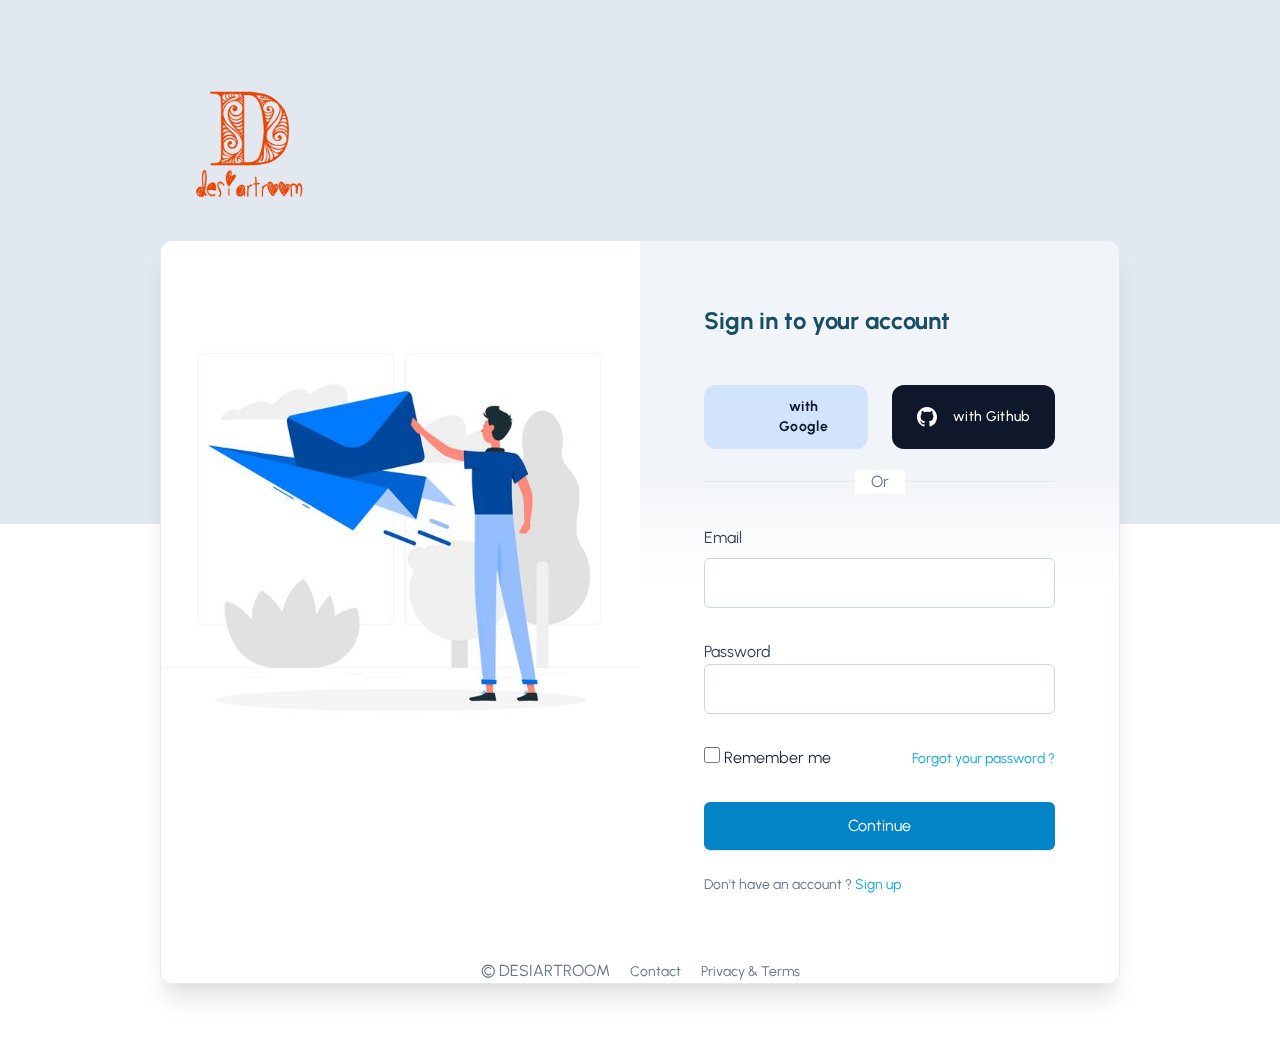
==== commit eac56559: "update" ====
--- a/index.html
+++ b/index.html
@@ -57,15 +57,27 @@
                                 <div>
                                     <div class="flex items-center justify-between">
                                         <label for="pwd" class="text-gray-700">Password</label>
-                                        <button class="p-2 -mr-2" type="reset">
-                                            <span class="text-sm text-sky-500">Forgot your password ?</span>
-                                        </button>
+                                        
                                     </div>
                                     <input  type="password" name="pwd" id="pwd" 
                                             class="block w-full px-4 py-3 rounded-md border border-gray-300 text-gray-600 transition duration-300
                                                 focus:ring-2 focus:ring-sky-300 focus:outline-none
                                                 invalid:ring-2 invalid:ring-red-400"
-                                    >
+                                    ><br>
+                <div class="flex justify-between items-center mb-6">
+                <div class="form-group form-check">
+                <input
+                    type="checkbox"
+                    class="form-check-input appearance-none h-4 w-4 border border-gray-300 rounded-sm bg-white checked:bg-blue-600 checked:border-blue-600 focus:outline-none transition duration-200 mt-1 align-top bg-no-repeat bg-center bg-contain float-left mr-2 cursor-pointer"
+                    id="exampleCheck2"
+                />
+                <label class="form-check-label inline-block text-gray-800" for="exampleCheck2"
+                    >Remember me</label
+                >
+                </div>
+                <button class="p-2 -mr-2" type="reset">
+                                            <span class="text-sm text-sky-500">Forgot your password ?</span>
+                                        </button>
                                 </div>
 
                                 <button type="submit" 
@@ -76,7 +88,7 @@
 
                                 <p class="border-t pt-6 text-sm">
                                     Don't have an account ? 
-                                    <a href="#" class="text-sky-500">Sign up</a>
+                                    <a href="index2.html" class="text-sky-500">Sign up</a>
                                 </p>
                             </form>
                         </div>
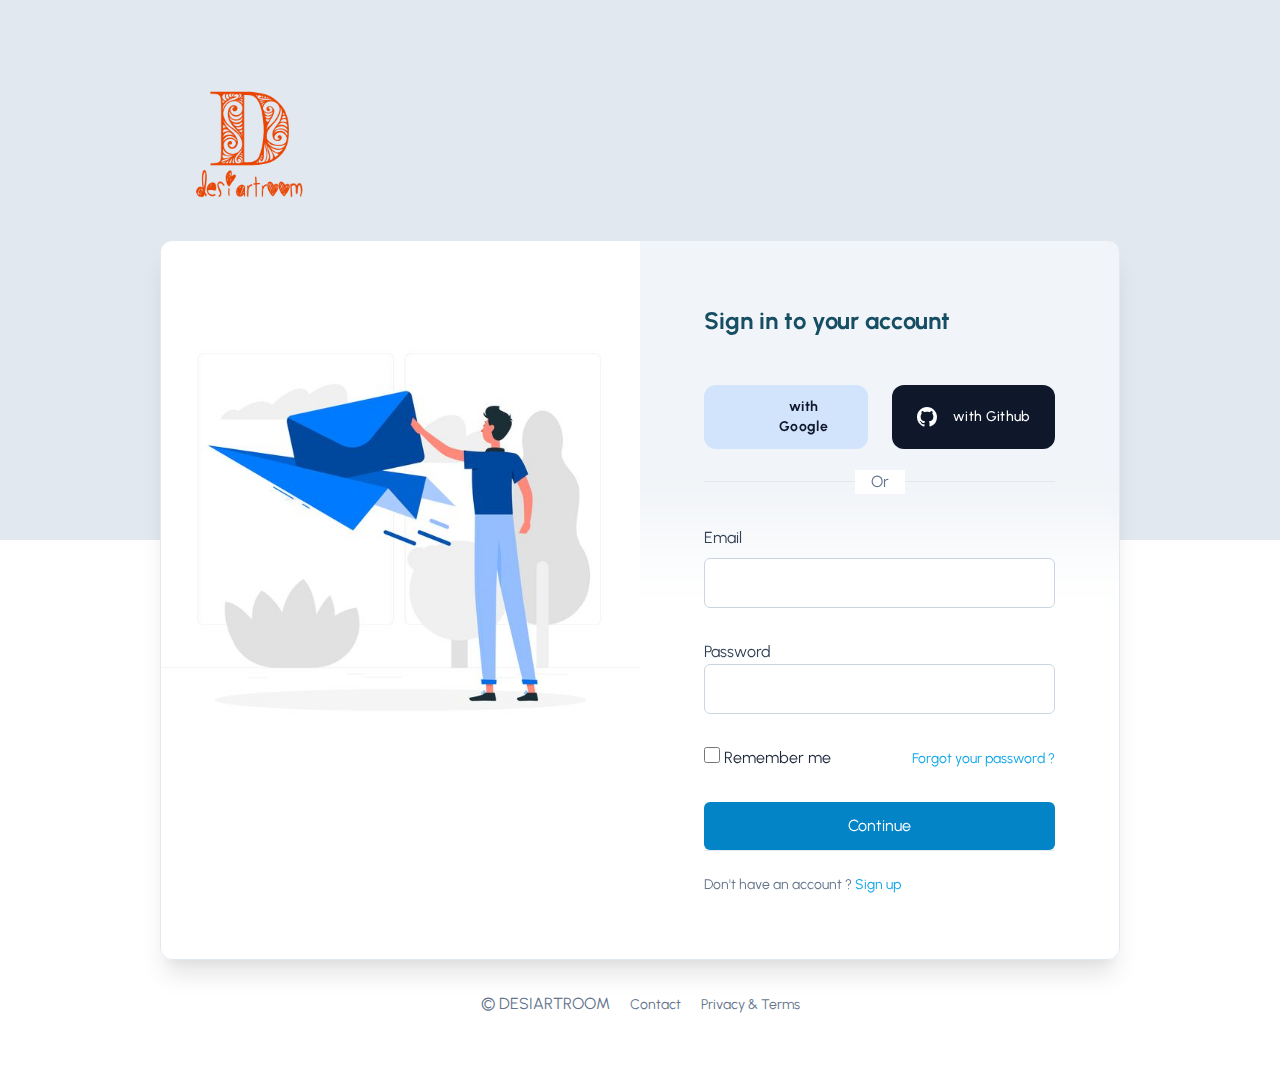
==== commit 07400f73: "update" ====
--- a/index.html
+++ b/index.html
@@ -16,11 +16,11 @@
         <div class="relative container m-auto px-6 text-gray-500 md:px-12 xl:px-40">
 
             <div class="m-auto space-y-8 md:w-8/12 lg:w-full">
-                <img src="images/unnamed.png" loading="lazy" class="w-36 ml-4" alt="tailus logo">
+                <img src="images/logo.png" loading="lazy" class="w-36 ml-4" alt="logo">
                 <div class="rounded-xl border bg-opacity-50 backdrop-blur-2xl bg-white shadow-xl">
                     <div class="lg:grid lg:grid-cols-2">
                         <div class="rounded-lg lg:block" hidden>
-                            <img src="images/bgroom (2).jpg" class="rounded-l-xl object-cover" loading="lazy" height="" width="" alt="music mood">
+                            <img src="images/bg1.jpg" class="rounded-l-xl object-cover" loading="lazy" height="" width="" alt="music mood">
                         </div>
                         <div class="p-6 sm:p-16">
                             <h2 class="mb-8 text-2xl text-cyan-900 font-bold">Sign in to your account</h2>
@@ -94,12 +94,12 @@
                         </div>
                     </div>
                 </div>
-                <div class="text-center space-x-4">
+            </div>
+            <div class="text-center space-x-4">
                     <span>&copy; DESIARTROOM</span>
                     <a href="#" class="text-sm hover:text-sky-900">Contact</a>
                     <a href="#" class="text-sm hover:text-sky-900">Privacy & Terms</a>
                 </div>
-            </div>
         </div>
     </div>
 </body>
--- a/css/tailus.css
+++ b/css/tailus.css
@@ -1,4 +1,4 @@
 /*! tailwindcss v2.2.19 | MIT License | https://tailwindcss.com*//*! modern-normalize v1.1.0 | MIT License | https://github.com/sindresorhus/modern-normalize 
 */html{-webkit-text-size-adjust:100%;line-height:1.15;-moz-tab-size:4;-o-tab-size:4;tab-size:4}body{font-family:system-ui,-apple-system,Segoe UI,Roboto,Helvetica,Arial,sans-serif,Apple Color Emoji,Segoe UI Emoji;margin:0}
-hr{color:inherit;height:0}abbr[title]{-webkit-text-decoration:underline dotted;text-decoration:underline dotted}b,strong{font-weight:bolder}code,kbd,pre,samp{font-family:ui-monospace,SFMono-Regular,Consolas,Liberation Mono,Menlo,monospace;font-size:1em}small{font-size:80%}sub,sup{font-size:75%;line-height:0;position:relative;vertical-align:baseline}sub{bottom:-.25em}sup{top:-.5em}table{border-color:inherit;text-indent:0}button,input,optgroup,select,textarea{font-family:inherit;font-size:100%;line-height:1.15;margin:0}button,select{text-transform:none}[type=button],[type=reset],[type=submit],button{-webkit-appearance:button}::-moz-focus-inner{border-style:none;padding:0}:-moz-focusring{outline:1px dotted ButtonText}:-moz-ui-invalid{box-shadow:none}legend{padding:0}progress{vertical-align:baseline}::-webkit-inner-spin-button,::-webkit-outer-spin-button{height:auto}[type=search]{-webkit-appearance:textfield;outline-offset:-2px}::-webkit-search-decoration{-webkit-appearance:none}::-webkit-file-upload-button{-webkit-appearance:button;font:inherit}summary{display:list-item}blockquote,dd,dl,figure,h1,h2,h3,h4,h5,h6,hr,p,pre{margin:0}button{background-color:transparent;background-image:none}fieldset,ol,ul{margin:0;padding:0}ol,ul{list-style:none}html{font-family:ui-sans-serif,system-ui,-apple-system,BlinkMacSystemFont,Segoe UI,Roboto,Helvetica Neue,Arial,Noto Sans,sans-serif,Apple Color Emoji,Segoe UI Emoji,Segoe UI Symbol,Noto Color Emoji;line-height:1.5}body{font-family:inherit;line-height:inherit}*,:after,:before{border:0 solid;box-sizing:border-box}hr{border-top-width:1px}img{border-style:solid}textarea{resize:vertical}input::-moz-placeholder,textarea::-moz-placeholder{color:#94a3b8;opacity:1}input:-ms-input-placeholder,textarea:-ms-input-placeholder{color:#94a3b8;opacity:1}input::placeholder,textarea::placeholder{color:#94a3b8;opacity:1}[role=button],button{cursor:pointer}:-moz-focusring{outline:auto}table{border-collapse:collapse}h1,h2,h3,h4,h5,h6{font-size:inherit;font-weight:inherit}a{color:inherit;text-decoration:inherit}button,input,optgroup,select,textarea{color:inherit;line-height:inherit;padding:0}code,kbd,pre,samp{font-family:ui-monospace,SFMono-Regular,Menlo,Monaco,Consolas,Liberation Mono,Courier New,monospace}audio,canvas,embed,iframe,img,object,svg,video{display:block;vertical-align:middle}img,video{height:auto;max-width:100%}[hidden]{display:none}*,:after,:before{--tw-translate-x:0;--tw-translate-y:0;--tw-rotate:0;--tw-skew-x:0;--tw-skew-y:0;--tw-scale-x:1;--tw-scale-y:1;--tw-transform:translateX(var(--tw-translate-x)) translateY(var(--tw-translate-y)) rotate(var(--tw-rotate)) skewX(var(--tw-skew-x)) skewY(var(--tw-skew-y)) scaleX(var(--tw-scale-x)) scaleY(var(--tw-scale-y));--tw-border-opacity:1;--tw-ring-inset:var(--tw-empty,/*!*/ /*!*/);--tw-ring-offset-width:0px;--tw-ring-offset-color:#fff;--tw-ring-color:rgba(59,130,246,.5);--tw-ring-offset-shadow:0 0 #0000;--tw-ring-shadow:0 0 #0000;--tw-shadow:0 0 #0000;--tw-blur:var(--tw-empty,/*!*/ /*!*/);--tw-brightness:var(--tw-empty,/*!*/ /*!*/);--tw-contrast:var(--tw-empty,/*!*/ /*!*/);--tw-grayscale:var(--tw-empty,/*!*/ /*!*/);--tw-hue-rotate:var(--tw-empty,/*!*/ /*!*/);--tw-invert:var(--tw-empty,/*!*/ /*!*/);--tw-saturate:var(--tw-empty,/*!*/ /*!*/);--tw-sepia:var(--tw-empty,/*!*/ /*!*/);--tw-drop-shadow:var(--tw-empty,/*!*/ /*!*/);--tw-filter:var(--tw-blur) var(--tw-brightness) var(--tw-contrast) var(--tw-grayscale) var(--tw-hue-rotate) var(--tw-invert) var(--tw-saturate) var(--tw-sepia) var(--tw-drop-shadow);--tw-backdrop-blur:var(--tw-empty,/*!*/ /*!*/);--tw-backdrop-brightness:var(--tw-empty,/*!*/ /*!*/);--tw-backdrop-contrast:var(--tw-empty,/*!*/ /*!*/);--tw-backdrop-grayscale:var(--tw-empty,/*!*/ /*!*/);--tw-backdrop-hue-rotate:var(--tw-empty,/*!*/ /*!*/);--tw-backdrop-invert:var(--tw-empty,/*!*/ /*!*/);--tw-backdrop-opacity:var(--tw-empty,/*!*/ /*!*/);--tw-backdrop-saturate:var(--tw-empty,/*!*/ /*!*/);--tw-backdrop-sepia:var(--tw-empty,/*!*/ /*!*/);--tw-backdrop-filter:var(--tw-backdrop-blur) var(--tw-backdrop-brightness) var(--tw-backdrop-contrast) var(--tw-backdrop-grayscale) var(--tw-backdrop-hue-rotate) var(--tw-backdrop-invert) var(--tw-backdrop-opacity) var(--tw-backdrop-saturate) var(--tw-backdrop-sepia);border-color:rgba(226,232,240,var(--tw-border-opacity))}.container{width:100%}@media (min-width:640px){.container{max-width:640px}}@media (min-width:768px){.container{max-width:768px}}@media (min-width:1024px){.container{max-width:1024px}}@media (min-width:1280px){.container{max-width:1280px}}@media (min-width:1536px){.container{max-width:1536px}}.fixed{position:fixed}.absolute{position:absolute}.relative{position:relative}.inset-0{bottom:0;top:0}.inset-0,.inset-x-0{left:0;right:0}.right-0{right:0}.top-0{top:0}.bottom-6{bottom:1.5rem}.top-\[-2\.20rem\]{top:-2.2rem}.right-9{right:2.25rem}.bottom-2{bottom:.5rem}.left-0{left:0}.left-6{left:1.5rem}.z-10{z-index:10}.z-\[1\]{z-index:1}.order-last{order:9999}.order-first{order:-9999}.col-span-2{grid-column:span 2/span 2}.col-span-3{grid-column:span 3/span 3}.col-span-8{grid-column:span 8/span 8}.row-span-4{grid-row:span 4/span 4}.row-span-2{grid-row:span 2/span 2}.row-span-3{grid-row:span 3/span 3}.row-start-1{grid-row-start:1}.m-auto{margin:auto}.-m-1{margin:-.25rem}.mx-auto{margin-left:auto;margin-right:auto}.-mx-8{margin-left:-2rem;margin-right:-2rem}.-mx-6{margin-left:-1.5rem;margin-right:-1.5rem}.-mx-4{margin-left:-1rem;margin-right:-1rem}.my-8{margin-top:2rem}.mb-8,.my-8{margin-bottom:2rem}.mb-6{margin-bottom:1.5rem}.mt-4{margin-top:1rem}.mt-16{margin-top:4rem}.-mt-2{margin-top:-.5rem}.-mb-0\.5{margin-bottom:-.125rem}.-mb-0{margin-bottom:0}.mt-6{margin-top:1.5rem}.mt-8{margin-top:2rem}.mt-12{margin-top:3rem}.-ml-6{margin-left:-1.5rem}.-mt-16{margin-top:-4rem}.-mt-1{margin-top:-.25rem}.mt-2{margin-top:.5rem}.-mr-20{margin-right:-5rem}.mb-2{margin-bottom:.5rem}.-ml-2{margin-left:-.5rem}.ml-2{margin-left:.5rem}.ml-4{margin-left:1rem}.-mr-2{margin-right:-.5rem}.-mb-2{margin-bottom:-.5rem}.mb-12{margin-bottom:3rem}.ml-auto{margin-left:auto}.-mt-3{margin-top:-.75rem}.-mr-3{margin-right:-.75rem}.-ml-3{margin-left:-.75rem}.block{display:block}.flex{display:flex}.table{display:table}.grid{display:grid}.hidden{display:none}.h-8{height:2rem}.h-12{height:3rem}.h-16{height:4rem}.h-full{height:100%}.h-10{height:2.5rem}.h-5{height:1.25rem}.h-56{height:14rem}.h-6{height:1.5rem}.h-4{height:1rem}.h-screen{height:100vh}.w-8{width:2rem}.w-12{width:3rem}.w-16{width:4rem}.w-full{width:100%}.w-max{width:-webkit-max-content;width:-moz-max-content;width:max-content}.w-10{width:2.5rem}.w-20{width:5rem}.w-5{width:1.25rem}.w-10\/12{width:83.333333%}.w-56{width:14rem}.w-32{width:8rem}.w-40{width:10rem}.w-36{width:9rem}.w-24{width:6rem}.w-28{width:7rem}.w-6{width:1.5rem}.w-4{width:1rem}.w-7\/12{width:58.333333%}.w-6\/12{width:50%}.-translate-x-4{--tw-translate-x:-1rem;transform:var(--tw-transform)}.scale-90{--tw-scale-x:.9;--tw-scale-y:.9}.scale-0,.scale-90{transform:var(--tw-transform)}.scale-0{--tw-scale-x:0;--tw-scale-y:0}.transform{transform:var(--tw-transform)}.cursor-pointer{cursor:pointer}.list-inside{list-style-position:inside}.list-disc{list-style-type:disc}.grid-cols-5{grid-template-columns:repeat(5,minmax(0,1fr))}.grid-cols-8{grid-template-columns:repeat(8,minmax(0,1fr))}.grid-cols-2{grid-template-columns:repeat(2,minmax(0,1fr))}.grid-rows-4{grid-template-rows:repeat(4,minmax(0,1fr))}.flex-row-reverse{flex-direction:row-reverse}.flex-col{flex-direction:column}.flex-col-reverse{flex-direction:column-reverse}.flex-wrap{flex-wrap:wrap}.items-end{align-items:flex-end}.items-center{align-items:center}.justify-center{justify-content:center}.justify-between{justify-content:space-between}.justify-around{justify-content:space-around}.gap-6{gap:1.5rem}.gap-4{gap:1rem}.gap-16{gap:4rem}.gap-8{gap:2rem}.gap-12{gap:3rem}.space-y-8>:not([hidden])~:not([hidden]){--tw-space-y-reverse:0;margin-bottom:calc(2rem*var(--tw-space-y-reverse));margin-top:calc(2rem*(1 - var(--tw-space-y-reverse)))}.-space-x-2>:not([hidden])~:not([hidden]){--tw-space-x-reverse:0;margin-left:calc(-.5rem*(1 - var(--tw-space-x-reverse)));margin-right:calc(-.5rem*var(--tw-space-x-reverse))}.space-y-6>:not([hidden])~:not([hidden]){--tw-space-y-reverse:0;margin-bottom:calc(1.5rem*var(--tw-space-y-reverse));margin-top:calc(1.5rem*(1 - var(--tw-space-y-reverse)))}.space-y-12>:not([hidden])~:not([hidden]){--tw-space-y-reverse:0;margin-bottom:calc(3rem*var(--tw-space-y-reverse));margin-top:calc(3rem*(1 - var(--tw-space-y-reverse)))}.space-y-4>:not([hidden])~:not([hidden]){--tw-space-y-reverse:0;margin-bottom:calc(1rem*var(--tw-space-y-reverse));margin-top:calc(1rem*(1 - var(--tw-space-y-reverse)))}.space-y-2>:not([hidden])~:not([hidden]){--tw-space-y-reverse:0;margin-bottom:calc(.5rem*var(--tw-space-y-reverse));margin-top:calc(.5rem*(1 - var(--tw-space-y-reverse)))}.space-x-12>:not([hidden])~:not([hidden]){--tw-space-x-reverse:0;margin-left:calc(3rem*(1 - var(--tw-space-x-reverse)));margin-right:calc(3rem*var(--tw-space-x-reverse))}.space-x-3>:not([hidden])~:not([hidden]){--tw-space-x-reverse:0;margin-left:calc(.75rem*(1 - var(--tw-space-x-reverse)));margin-right:calc(.75rem*var(--tw-space-x-reverse))}.space-x-4>:not([hidden])~:not([hidden]){--tw-space-x-reverse:0;margin-left:calc(1rem*(1 - var(--tw-space-x-reverse)));margin-right:calc(1rem*var(--tw-space-x-reverse))}.space-x-6>:not([hidden])~:not([hidden]){--tw-space-x-reverse:0;margin-left:calc(1.5rem*(1 - var(--tw-space-x-reverse)));margin-right:calc(1.5rem*var(--tw-space-x-reverse))}.space-x-2>:not([hidden])~:not([hidden]){--tw-space-x-reverse:0;margin-left:calc(.5rem*(1 - var(--tw-space-x-reverse)));margin-right:calc(.5rem*var(--tw-space-x-reverse))}.-space-y-4>:not([hidden])~:not([hidden]){--tw-space-y-reverse:0;margin-bottom:calc(-1rem*var(--tw-space-y-reverse));margin-top:calc(-1rem*(1 - var(--tw-space-y-reverse)))}.space-y-3>:not([hidden])~:not([hidden]){--tw-space-y-reverse:0;margin-bottom:calc(.75rem*var(--tw-space-y-reverse));margin-top:calc(.75rem*(1 - var(--tw-space-y-reverse)))}.divide-x>:not([hidden])~:not([hidden]){--tw-divide-x-reverse:0;border-left-width:calc(1px*(1 - var(--tw-divide-x-reverse)));border-right-width:calc(1px*var(--tw-divide-x-reverse))}.divide-y>:not([hidden])~:not([hidden]){--tw-divide-y-reverse:0;border-bottom-width:calc(1px*var(--tw-divide-y-reverse));border-top-width:calc(1px*(1 - var(--tw-divide-y-reverse)))}.overflow-auto{overflow:auto}.overflow-hidden{overflow:hidden}.overflow-x-auto{overflow-x:auto}.rounded-full{border-radius:9999px}.rounded-xl{border-radius:.75rem}.rounded-lg{border-radius:.5rem}.rounded-md{border-radius:.375rem}.rounded-2xl{border-radius:1rem}.rounded-r-xl{border-bottom-right-radius:.75rem;border-top-right-radius:.75rem}.rounded-l-xl{border-bottom-left-radius:.75rem;border-top-left-radius:.75rem}.border{border-width:1px}.border-8{border-width:8px}.border-r{border-right-width:1px}.border-b{border-bottom-width:1px}.border-t{border-top-width:1px}.border-l{border-left-width:1px}.border-dashed{border-style:dashed}.border-white{--tw-border-opacity:1;border-color:rgba(255,255,255,var(--tw-border-opacity))}.border-cyan-800{--tw-border-opacity:1;border-color:rgba(21,94,117,var(--tw-border-opacity))}.border-sky-100{--tw-border-opacity:1;border-color:rgba(224,242,254,var(--tw-border-opacity))}.border-gray-300{--tw-border-opacity:1;border-color:rgba(203,213,225,var(--tw-border-opacity))}.border-gray-200{--tw-border-opacity:1;border-color:rgba(226,232,240,var(--tw-border-opacity))}.border-opacity-10{--tw-border-opacity:0.1}.bg-white{--tw-bg-opacity:1;background-color:rgba(255,255,255,var(--tw-bg-opacity))}.bg-cyan-100{--tw-bg-opacity:1;background-color:rgba(207,250,254,var(--tw-bg-opacity))}.bg-cyan-600{--tw-bg-opacity:1;background-color:rgba(8,145,178,var(--tw-bg-opacity))}.bg-gray-700{--tw-bg-opacity:1;background-color:rgba(51,65,85,var(--tw-bg-opacity))}.bg-gray-100{--tw-bg-opacity:1;background-color:rgba(241,245,249,var(--tw-bg-opacity))}.bg-green-50{--tw-bg-opacity:1;background-color:rgba(236,253,245,var(--tw-bg-opacity))}.bg-yellow-50{--tw-bg-opacity:1;background-color:rgba(255,251,235,var(--tw-bg-opacity))}.bg-yellow-100{--tw-bg-opacity:1;background-color:rgba(254,243,199,var(--tw-bg-opacity))}.bg-gray-50{--tw-bg-opacity:1;background-color:rgba(248,250,252,var(--tw-bg-opacity))}.bg-cyan-900{--tw-bg-opacity:1;background-color:rgba(22,78,99,var(--tw-bg-opacity))}.bg-\[\#020314\]{--tw-bg-opacity:1;background-color:rgba(2,3,20,var(--tw-bg-opacity))}.bg-gray-900{--tw-bg-opacity:1;background-color:rgba(15,23,42,var(--tw-bg-opacity))}.bg-blue-500
+hr{color:inherit;height:0}abbr[title]{-webkit-text-decoration:underline dotted;text-decoration:underline dotted}b,strong{font-weight:bolder}code,kbd,pre,samp{font-family:ui-monospace,SFMono-Regular,Consolas,Liberation Mono,Menlo,monospace;font-size:1em}small{font-size:80%}sub,sup{font-size:75%;line-height:0;position:relative;vertical-align:baseline}sub{bottom:-.25em}sup{top:-.5em}table{border-color:inherit;text-indent:0}button,input,optgroup,select,textarea{font-family:inherit;font-size:100%;line-height:1.15;margin:0}button,select{text-transform:none}[type=button],[type=reset],[type=submit],button{-webkit-appearance:button}::-moz-focus-inner{border-style:none;padding:0}:-moz-focusring{outline:1px dotted ButtonText}:-moz-ui-invalid{box-shadow:none}legend{padding:0}progress{vertical-align:baseline}::-webkit-inner-spin-button,::-webkit-outer-spin-button{height:auto}[type=search]{-webkit-appearance:textfield;outline-offset:-2px}::-webkit-search-decoration{-webkit-appearance:none}::-webkit-file-upload-button{-webkit-appearance:button;font:inherit}summary{display:list-item}blockquote,dd,dl,figure,h1,h2,h3,h4,h5,h6,hr,p,pre{margin:0}button{background-color:transparent;background-image:none}fieldset,ol,ul{margin:0;padding:0}ol,ul{list-style:none}html{font-family:ui-sans-serif,system-ui,-apple-system,BlinkMacSystemFont,Segoe UI,Roboto,Helvetica Neue,Arial,Noto Sans,sans-serif,Apple Color Emoji,Segoe UI Emoji,Segoe UI Symbol,Noto Color Emoji;line-height:1.5}body{font-family:inherit;line-height:inherit}*,:after,:before{border:0 solid;box-sizing:border-box}hr{border-top-width:1px}img{border-style:solid}textarea{resize:vertical}input::-moz-placeholder,textarea::-moz-placeholder{color:#94a3b8;opacity:1}input:-ms-input-placeholder,textarea:-ms-input-placeholder{color:#94a3b8;opacity:1}input::placeholder,textarea::placeholder{color:#94a3b8;opacity:1}[role=button],button{cursor:pointer}:-moz-focusring{outline:auto}table{border-collapse:collapse}h1,h2,h3,h4,h5,h6{font-size:inherit;font-weight:inherit}a{color:inherit;text-decoration:inherit}button,input,optgroup,select,textarea{color:inherit;line-height:inherit;padding:0}code,kbd,pre,samp{font-family:ui-monospace,SFMono-Regular,Menlo,Monaco,Consolas,Liberation Mono,Courier New,monospace}audio,canvas,embed,iframe,img,object,svg,video{display:block;vertical-align:middle}img,video{height:auto;max-width:100%}[hidden]{display:none}*,:after,:before{--tw-translate-x:0;--tw-translate-y:0;--tw-rotate:0;--tw-skew-x:0;--tw-skew-y:0;--tw-scale-x:1;--tw-scale-y:1;--tw-transform:translateX(var(--tw-translate-x)) translateY(var(--tw-translate-y)) rotate(var(--tw-rotate)) skewX(var(--tw-skew-x)) skewY(var(--tw-skew-y)) scaleX(var(--tw-scale-x)) scaleY(var(--tw-scale-y));--tw-border-opacity:1;--tw-ring-inset:var(--tw-empty,/*!*/ /*!*/);--tw-ring-offset-width:0px;--tw-ring-offset-color:#fff;--tw-ring-color:rgba(59,130,246,.5);--tw-ring-offset-shadow:0 0 #0000;--tw-ring-shadow:0 0 #0000;--tw-shadow:0 0 #0000;--tw-blur:var(--tw-empty,/*!*/ /*!*/);--tw-brightness:var(--tw-empty,/*!*/ /*!*/);--tw-contrast:var(--tw-empty,/*!*/ /*!*/);--tw-grayscale:var(--tw-empty,/*!*/ /*!*/);--tw-hue-rotate:var(--tw-empty,/*!*/ /*!*/);--tw-invert:var(--tw-empty,/*!*/ /*!*/);--tw-saturate:var(--tw-empty,/*!*/ /*!*/);--tw-sepia:var(--tw-empty,/*!*/ /*!*/);--tw-drop-shadow:var(--tw-empty,/*!*/ /*!*/);--tw-filter:var(--tw-blur) var(--tw-brightness) var(--tw-contrast) var(--tw-grayscale) var(--tw-hue-rotate) var(--tw-invert) var(--tw-saturate) var(--tw-sepia) var(--tw-drop-shadow);--tw-backdrop-blur:var(--tw-empty,/*!*/ /*!*/);--tw-backdrop-brightness:var(--tw-empty,/*!*/ /*!*/);--tw-backdrop-contrast:var(--tw-empty,/*!*/ /*!*/);--tw-backdrop-grayscale:var(--tw-empty,/*!*/ /*!*/);--tw-backdrop-hue-rotate:var(--tw-empty,/*!*/ /*!*/);--tw-backdrop-invert:var(--tw-empty,/*!*/ /*!*/);--tw-backdrop-opacity:var(--tw-empty,/*!*/ /*!*/);--tw-backdrop-saturate:var(--tw-empty,/*!*/ /*!*/);--tw-backdrop-sepia:var(--tw-empty,/*!*/ /*!*/);--tw-backdrop-filter:var(--tw-backdrop-blur) var(--tw-backdrop-brightness) var(--tw-backdrop-contrast) var(--tw-backdrop-grayscale) var(--tw-backdrop-hue-rotate) var(--tw-backdrop-invert) var(--tw-backdrop-opacity) var(--tw-backdrop-saturate) var(--tw-backdrop-sepia);border-color:rgba(226,232,240,var(--tw-border-opacity))}.container{width:100%}@media (min-width:640px){.container{max-width:640px;}}@media (min-width:768px){.container{max-width:768px}}@media (min-width:1024px){.container{max-width:1024px}}@media (min-width:1280px){.container{max-width:1280px}}@media (min-width:1536px){.container{max-width:1536px}}.fixed{position:fixed}.absolute{position:absolute}.relative{position:relative}.inset-0{bottom:0;top:0}.inset-0,.inset-x-0{left:0;right:0}.right-0{right:0}.top-0{top:0}.bottom-6{bottom:1.5rem}.top-\[-2\.20rem\]{top:-2.2rem}.right-9{right:2.25rem}.bottom-2{bottom:.5rem}.left-0{left:0}.left-6{left:1.5rem}.z-10{z-index:10}.z-\[1\]{z-index:1}.order-last{order:9999}.order-first{order:-9999}.col-span-2{grid-column:span 2/span 2}.col-span-3{grid-column:span 3/span 3}.col-span-8{grid-column:span 8/span 8}.row-span-4{grid-row:span 4/span 4}.row-span-2{grid-row:span 2/span 2}.row-span-3{grid-row:span 3/span 3}.row-start-1{grid-row-start:1}.m-auto{margin:auto}.-m-1{margin:-.25rem}.mx-auto{margin-left:auto;margin-right:auto}.-mx-8{margin-left:-2rem;margin-right:-2rem}.-mx-6{margin-left:-1.5rem;margin-right:-1.5rem}.-mx-4{margin-left:-1rem;margin-right:-1rem}.my-8{margin-top:2rem}.mb-8,.my-8{margin-bottom:2rem}.mb-6{margin-bottom:1.5rem}.mt-4{margin-top:1rem}.mt-16{margin-top:4rem}.-mt-2{margin-top:-.5rem}.-mb-0\.5{margin-bottom:-.125rem}.-mb-0{margin-bottom:0}.mt-6{margin-top:1.5rem}.mt-8{margin-top:2rem}.mt-12{margin-top:3rem}.-ml-6{margin-left:-1.5rem}.-mt-16{margin-top:-4rem}.-mt-1{margin-top:-.25rem}.mt-2{margin-top:.5rem}.-mr-20{margin-right:-5rem}.mb-2{margin-bottom:.5rem}.-ml-2{margin-left:-.5rem}.ml-2{margin-left:.5rem}.ml-4{margin-left:1rem}.-mr-2{margin-right:-.5rem}.-mb-2{margin-bottom:-.5rem}.mb-12{margin-bottom:3rem}.ml-auto{margin-left:auto}.-mt-3{margin-top:-.75rem}.-mr-3{margin-right:-.75rem}.-ml-3{margin-left:-.75rem}.block{display:block}.flex{display:flex}.table{display:table}.grid{display:grid}.hidden{display:none}.h-8{height:2rem}.h-12{height:3rem}.h-16{height:4rem}.h-full{height:100%}.h-10{height:2.5rem}.h-5{height:1.25rem}.h-56{height:14rem}.h-6{height:1.5rem}.h-4{height:1rem}.h-screen{height:100vh}.w-8{width:2rem}.w-12{width:3rem}.w-16{width:4rem}.w-full{width:100%}.w-max{width:-webkit-max-content;width:-moz-max-content;width:max-content}.w-10{width:2.5rem}.w-20{width:5rem}.w-5{width:1.25rem}.w-10\/12{width:83.333333%}.w-56{width:14rem}.w-32{width:8rem}.w-40{width:10rem}.w-36{width:9rem}.w-24{width:6rem}.w-28{width:7rem}.w-6{width:1.5rem}.w-4{width:1rem}.w-7\/12{width:58.333333%}.w-6\/12{width:50%}.-translate-x-4{--tw-translate-x:-1rem;transform:var(--tw-transform)}.scale-90{--tw-scale-x:.9;--tw-scale-y:.9}.scale-0,.scale-90{transform:var(--tw-transform)}.scale-0{--tw-scale-x:0;--tw-scale-y:0}.transform{transform:var(--tw-transform)}.cursor-pointer{cursor:pointer}.list-inside{list-style-position:inside}.list-disc{list-style-type:disc}.grid-cols-5{grid-template-columns:repeat(5,minmax(0,1fr))}.grid-cols-8{grid-template-columns:repeat(8,minmax(0,1fr))}.grid-cols-2{grid-template-columns:repeat(2,minmax(0,1fr))}.grid-rows-4{grid-template-rows:repeat(4,minmax(0,1fr))}.flex-row-reverse{flex-direction:row-reverse}.flex-col{flex-direction:column}.flex-col-reverse{flex-direction:column-reverse}.flex-wrap{flex-wrap:wrap}.items-end{align-items:flex-end}.items-center{align-items:center}.justify-center{justify-content:center}.justify-between{justify-content:space-between}.justify-around{justify-content:space-around}.gap-6{gap:1.5rem;}.gap-1{gap:0rem 1.5rem;}.gap-4{gap:1rem}.gap-3{gap:0.5rem}.gap-16{gap:4rem}.gap-8{gap:2rem}.gap-12{gap:3rem}.space-y-8>:not([hidden])~:not([hidden]){--tw-space-y-reverse:0;margin-bottom:calc(2rem*var(--tw-space-y-reverse));margin-top:calc(2rem*(1 - var(--tw-space-y-reverse)))}.-space-x-2>:not([hidden])~:not([hidden]){--tw-space-x-reverse:0;margin-left:calc(-.5rem*(1 - var(--tw-space-x-reverse)));margin-right:calc(-.5rem*var(--tw-space-x-reverse))}.space-y-6>:not([hidden])~:not([hidden]){--tw-space-y-reverse:0;margin-bottom:calc(1.5rem*var(--tw-space-y-reverse));margin-top:calc(1.5rem*(1 - var(--tw-space-y-reverse)))}.space-y-12>:not([hidden])~:not([hidden]){--tw-space-y-reverse:0;margin-bottom:calc(3rem*var(--tw-space-y-reverse));margin-top:calc(3rem*(1 - var(--tw-space-y-reverse)))}.space-y-4>:not([hidden])~:not([hidden]){--tw-space-y-reverse:0;margin-bottom:calc(1rem*var(--tw-space-y-reverse));margin-top:calc(1rem*(1 - var(--tw-space-y-reverse)))}.space-y-2>:not([hidden])~:not([hidden]){--tw-space-y-reverse:0;margin-bottom:calc(.5rem*var(--tw-space-y-reverse));margin-top:calc(.5rem*(1 - var(--tw-space-y-reverse)))}.space-x-12>:not([hidden])~:not([hidden]){--tw-space-x-reverse:0;margin-left:calc(3rem*(1 - var(--tw-space-x-reverse)));margin-right:calc(3rem*var(--tw-space-x-reverse))}.space-x-3>:not([hidden])~:not([hidden]){--tw-space-x-reverse:0;margin-left:calc(.75rem*(1 - var(--tw-space-x-reverse)));margin-right:calc(.75rem*var(--tw-space-x-reverse))}.space-x-4>:not([hidden])~:not([hidden]){--tw-space-x-reverse:0;margin-left:calc(1rem*(1 - var(--tw-space-x-reverse)));margin-right:calc(1rem*var(--tw-space-x-reverse))}.space-x-6>:not([hidden])~:not([hidden]){--tw-space-x-reverse:0;margin-left:calc(1.5rem*(1 - var(--tw-space-x-reverse)));margin-right:calc(1.5rem*var(--tw-space-x-reverse))}.space-x-2>:not([hidden])~:not([hidden]){--tw-space-x-reverse:0;margin-left:calc(.5rem*(1 - var(--tw-space-x-reverse)));margin-right:calc(.5rem*var(--tw-space-x-reverse))}.-space-y-4>:not([hidden])~:not([hidden]){--tw-space-y-reverse:0;margin-bottom:calc(-1rem*var(--tw-space-y-reverse));margin-top:calc(-1rem*(1 - var(--tw-space-y-reverse)))}.space-y-3>:not([hidden])~:not([hidden]){--tw-space-y-reverse:0;margin-bottom:calc(.75rem*var(--tw-space-y-reverse));margin-top:calc(.75rem*(1 - var(--tw-space-y-reverse)))}.divide-x>:not([hidden])~:not([hidden]){--tw-divide-x-reverse:0;border-left-width:calc(1px*(1 - var(--tw-divide-x-reverse)));border-right-width:calc(1px*var(--tw-divide-x-reverse))}.divide-y>:not([hidden])~:not([hidden]){--tw-divide-y-reverse:0;border-bottom-width:calc(1px*var(--tw-divide-y-reverse));border-top-width:calc(1px*(1 - var(--tw-divide-y-reverse)))}.overflow-auto{overflow:auto}.overflow-hidden{overflow:hidden}.overflow-x-auto{overflow-x:auto}.rounded-full{border-radius:9999px}.rounded-xl{border-radius:.75rem}.rounded-lg{border-radius:.5rem}.rounded-md{border-radius:.375rem}.rounded-2xl{border-radius:1rem}.rounded-r-xl{border-bottom-right-radius:.75rem;border-top-right-radius:.75rem}.rounded-l-xl{border-bottom-left-radius:.75rem;border-top-left-radius:.75rem}.border{border-width:1px}.border-8{border-width:8px}.border-r{border-right-width:1px}.border-b{border-bottom-width:1px}.border-t{border-top-width:1px}.border-l{border-left-width:1px}.border-dashed{border-style:dashed}.border-white{--tw-border-opacity:1;border-color:rgba(255,255,255,var(--tw-border-opacity))}.border-cyan-800{--tw-border-opacity:1;border-color:rgba(21,94,117,var(--tw-border-opacity))}.border-sky-100{--tw-border-opacity:1;border-color:rgba(224,242,254,var(--tw-border-opacity))}.border-gray-300{--tw-border-opacity:1;border-color:rgba(203,213,225,var(--tw-border-opacity))}.border-gray-200{--tw-border-opacity:1;border-color:rgba(226,232,240,var(--tw-border-opacity))}.border-opacity-10{--tw-border-opacity:0.1}.bg-white{--tw-bg-opacity:1;background-color:rgba(255,255,255,var(--tw-bg-opacity))}.bg-cyan-100{--tw-bg-opacity:1;background-color:rgba(207,250,254,var(--tw-bg-opacity))}.bg-cyan-600{--tw-bg-opacity:1;background-color:rgba(8,145,178,var(--tw-bg-opacity))}.bg-gray-700{--tw-bg-opacity:1;background-color:rgba(51,65,85,var(--tw-bg-opacity))}.bg-gray-100{--tw-bg-opacity:1;background-color:rgba(241,245,249,var(--tw-bg-opacity))}.bg-green-50{--tw-bg-opacity:1;background-color:rgba(236,253,245,var(--tw-bg-opacity))}.bg-yellow-50{--tw-bg-opacity:1;background-color:rgba(255,251,235,var(--tw-bg-opacity))}.bg-yellow-100{--tw-bg-opacity:1;background-color:rgba(254,243,199,var(--tw-bg-opacity))}.bg-gray-50{--tw-bg-opacity:1;background-color:rgba(248,250,252,var(--tw-bg-opacity))}.bg-cyan-900{--tw-bg-opacity:1;background-color:rgba(22,78,99,var(--tw-bg-opacity))}.bg-\[\#020314\]{--tw-bg-opacity:1;background-color:rgba(2,3,20,var(--tw-bg-opacity))}.bg-gray-900{--tw-bg-opacity:1;background-color:rgba(15,23,42,var(--tw-bg-opacity))}.bg-blue-500
 {--tw-bg-opacity:1;background-color:rgba(210, 227, 252,var(--tw-bg-opacity))}.bg-cyan-400{--tw-bg-opacity:1;background-color:rgba(34,211,238,var(--tw-bg-opacity))}.bg-gray-200{--tw-bg-opacity:1;background-color:rgba(226,232,240,var(--tw-bg-opacity))}.bg-sky-100{--tw-bg-opacity:1;background-color:rgba(224,242,254,var(--tw-bg-opacity))}.bg-sky-600{--tw-bg-opacity:1;background-color:rgba(2,132,199,var(--tw-bg-opacity))}.bg-sky-50{--tw-bg-opacity:1;background-color:rgba(240,249,255,var(--tw-bg-opacity))}.bg-sky-500{--tw-bg-opacity:1;background-color:rgba(14,165,233,var(--tw-bg-opacity))}.bg-purple-600{--tw-bg-opacity:1;background-color:rgba(124,58,237,var(--tw-bg-opacity))}.bg-cyan-500{--tw-bg-opacity:1;background-color:rgba(6,182,212,var(--tw-bg-opacity))}.bg-sky-900{--tw-bg-opacity:1;background-color:rgba(12,74,110,var(--tw-bg-opacity))}.bg-blue-50{--tw-bg-opacity:1;background-color:rgba(239,246,255,var(--tw-bg-opacity))}.bg-transparent{background-color:transparent}.bg-opacity-20{--tw-bg-opacity:0.2}.bg-opacity-5{--tw-bg-opacity:0.05}.bg-opacity-50{--tw-bg-opacity:0.5}.bg-opacity-70{--tw-bg-opacity:0.7}.bg-gradient-to-br{background-image:linear-gradient(to bottom right,var(--tw-gradient-stops))}.bg-gradient-to-r{background-image:linear-gradient(to right,var(--tw-gradient-stops))}.bg-gradient-to-b{background-image:linear-gradient(to bottom,var(--tw-gradient-stops))}.from-pink-500{--tw-gradient-from:#ec4899;--tw-gradient-stops:var(--tw-gradient-from),var(--tw-gradient-to,rgba(236,72,153,0))}.from-cyan-400{--tw-gradient-from:#22d3ee;--tw-gradient-stops:var(--tw-gradient-from),var(--tw-gradient-to,rgba(34,211,238,0))}.from-gray-200{--tw-gradient-from:#e2e8f0;--tw-gradient-stops:var(--tw-gradient-from),var(--tw-gradient-to,rgba(226,232,240,0))}.from-gray-900{--tw-gradient-from:#0f172a;--tw-gradient-stops:var(--tw-gradient-from),var(--tw-gradient-to,rgba(15,23,42,0))}.from-sky-50{--tw-gradient-from:#f0f9ff;--tw-gradient-stops:var(--tw-gradient-from),var(--tw-gradient-to,rgba(240,249,255,0))}.from-pink-100{--tw-gradient-from:#fce7f3;--tw-gradient-stops:var(--tw-gradient-from),var(--tw-gradient-to,rgba(252,231,243,0))}.from-yellow-300{--tw-gradient-from:#fcd34d;--tw-gradient-stops:var(--tw-gradient-from),var(--tw-gradient-to,rgba(252,211,77,0))}.from-cyan-50{--tw-gradient-from:#ecfeff;--tw-gradient-stops:var(--tw-gradient-from),var(--tw-gradient-to,rgba(236,254,255,0))}.via-blue-500{--tw-gradient-stops:var(--tw-gradient-from),#3b82f6,var(--tw-gradient-to,rgba(59,130,246,0))}.via-gray-100{--tw-gradient-stops:var(--tw-gradient-from),#f1f5f9,var(--tw-gradient-to,rgba(241,245,249,0))}.to-purple-600{--tw-gradient-to:#7c3aed}.to-white{--tw-gradient-to:#fff}.to-sky-900{--tw-gradient-to:#0c4a6e}.to-sky-200{--tw-gradient-to:#bae6fd}.to-purple-200{--tw-gradient-to:#ddd6fe}.to-pink-300{--tw-gradient-to:#f9a8d4}.to-cyan-100{--tw-gradient-to:#cffafe}.fill-current{fill:currentColor}.object-cover{-o-object-fit:cover;object-fit:cover}.object-top{-o-object-position:top;object-position:top}.p-8{padding:2rem}.p-6{padding:1.5rem}.p-4{padding:1rem}.p-2{padding:.5rem}.p-3{padding:.75rem}.py-16{padding-bottom:4rem;padding-top:4rem}.px-6{padding-left:1.5rem;padding-right:1.5rem}.py-3{padding-bottom:.75rem;padding-top:.75rem}.px-12{padding-left:3rem;padding-right:3rem}.py-2{padding-bottom:.5rem;padding-top:.5rem}.px-4{padding-left:1rem;padding-right:1rem}.py-20{padding-bottom:5rem;padding-top:5rem}.py-6{padding-bottom:1.5rem;padding-top:1.5rem}.py-4{padding-bottom:1rem;padding-top:1rem}.py-8{padding-bottom:2rem;padding-top:2rem}.py-1{padding-bottom:.25rem;padding-top:.25rem}.py-12{padding-bottom:3rem;padding-top:3rem}.pt-1{padding-top:.25rem}.pb-16{padding-bottom:4rem}.pb-8{padding-bottom:2rem}.pt-8{padding-top:2rem}.pb-20{padding-bottom:5rem}.pt-7{padding-top:1.75rem}.pb-6{padding-bottom:1.5rem}.pb-2{padding-bottom:.5rem}.pt-16{padding-top:4rem}.pt-6{padding-top:1.5rem}.pt-12{padding-top:3rem}.text-center{text-align:center}.text-4xl{font-size:2.25rem;line-height:2.5rem}.text-xl{font-size:1.25rem;line-height:1.75rem}.text-lg{font-size:1.125rem;line-height:1.75rem}.text-sm{font-size:.875rem;line-height:1.25rem}.text-2xl{font-size:1.5rem;line-height:2rem}.text-3xl{font-size:1.875rem;line-height:2.25rem}.text-8xl{font-size:6rem;line-height:1}.text-xs{font-size:.75rem;line-height:1rem}.font-bold{font-weight:700}.font-semibold{font-weight:600}.font-medium{font-weight:500}.uppercase{text-transform:uppercase}.tracking-wide{letter-spacing:.025em}.text-gray-500{--tw-text-opacity:1;color:rgba(100,116,139,var(--tw-text-opacity))}.text-gray-700{--tw-text-opacity:1;color:rgba(51,65,85,var(--tw-text-opacity))}.text-cyan-700{--tw-text-opacity:1;color:rgba(14,116,144,var(--tw-text-opacity))}.text-white{--tw-text-opacity:1;color:rgba(255,255,255,var(--tw-text-opacity))}.text-purple-600{--tw-text-opacity:1;color:rgba(124,58,237,var(--tw-text-opacity))}.text-blue-500{--tw-text-opacity:1;color:rgba(59,130,246,var(--tw-text-opacity))}.text-gray-600{--tw-text-opacity:1;color:rgba(71,85,105,var(--tw-text-opacity))}.text-green-900{--tw-text-opacity:1;color:rgba(6,78,59,var(--tw-text-opacity))}.text-yellow-700{--tw-text-opacity:1;color:rgba(180,83,9,var(--tw-text-opacity))}.text-yellow-900{--tw-text-opacity:1;color:rgba(120,53,15,var(--tw-text-opacity))}.text-gray-800{--tw-text-opacity:1;color:rgba(30,41,59,var(--tw-text-opacity))}.text-gray-900{--tw-text-opacity:1;color:rgba(15,23,42,var(--tw-text-opacity))}.text-yellow-600{--tw-text-opacity:1;color:rgba(217,119,6,var(--tw-text-opacity))}.text-yellow-800{--tw-text-opacity:1;color:rgba(146,64,14,var(--tw-text-opacity))}.text-gray-300{--tw-text-opacity:1;color:rgba(203,213,225,var(--tw-text-opacity))}.text-gray-200{--tw-text-opacity:1;color:rgba(226,232,240,var(--tw-text-opacity))}.text-gray-400{--tw-text-opacity:1;color:rgba(148,163,184,var(--tw-text-opacity))}.text-cyan-900{--tw-text-opacity:1;color:rgba(22,78,99,var(--tw-text-opacity))}.text-cyan-500{--tw-text-opacity:1;color:rgba(6,182,212,var(--tw-text-opacity))}.text-sky-400{--tw-text-opacity:1;color:rgba(56,189,248,var(--tw-text-opacity))}.text-sky-900{--tw-text-opacity:1;color:rgba(12,74,110,var(--tw-text-opacity))}.text-sky-500{--tw-text-opacity:1;color:rgba(14,165,233,var(--tw-text-opacity))}.text-sky-700{--tw-text-opacity:1;color:rgba(3,105,161,var(--tw-text-opacity))}.text-sky-800{--tw-text-opacity:1;color:rgba(7,89,133,var(--tw-text-opacity))}.text-pink-900{--tw-text-opacity:1;color:rgba(131,24,67,var(--tw-text-opacity))}.text-purple-500{--tw-text-opacity:1;color:rgba(139,92,246,var(--tw-text-opacity))}.text-green-500{--tw-text-opacity:1;color:rgba(16,185,129,var(--tw-text-opacity))}.text-red-500{--tw-text-opacity:1;color:rgba(239,68,68,var(--tw-text-opacity))}.text-blue-700{--tw-text-opacity:1;color:rgba(29,78,216,var(--tw-text-opacity))}.text-blue-600{--tw-text-opacity:1;color:rgba(37,99,235,var(--tw-text-opacity))}.line-through{text-decoration:line-through}.placeholder-gray-600::-moz-placeholder{--tw-placeholder-opacity:1;color:rgba(71,85,105,var(--tw-placeholder-opacity))}.placeholder-gray-600:-ms-input-placeholder{--tw-placeholder-opacity:1;color:rgba(71,85,105,var(--tw-placeholder-opacity))}.placeholder-gray-600::placeholder{--tw-placeholder-opacity:1;color:rgba(71,85,105,var(--tw-placeholder-opacity))}.opacity-0{opacity:0}.opacity-80{opacity:.8}.opacity-90{opacity:.9}.shadow-md{--tw-shadow:0 4px 6px -1px rgba(0,0,0,.1),0 2px 4px -1px rgba(0,0,0,.06)}.shadow-md,.shadow-xl{box-shadow:var(--tw-ring-offset-shadow,0 0 #0000),var(--tw-ring-shadow,0 0 #0000),var(--tw-shadow)}.shadow-xl{--tw-shadow:0 20px 25px -5px rgba(0,0,0,.1),0 10px 10px -5px rgba(0,0,0,.04)}.shadow-2xl{--tw-shadow:0 25px 50px -12px rgba(0,0,0,.25)}.shadow-2xl,.shadow-lg{box-shadow:var(--tw-ring-offset-shadow,0 0 #0000),var(--tw-ring-shadow,0 0 #0000),var(--tw-shadow)}.shadow-lg{--tw-shadow:0 10px 15px -3px rgba(0,0,0,.1),0 4px 6px -2px rgba(0,0,0,.05)}.ring-1{--tw-ring-offset-shadow:var(--tw-ring-inset) 0 0 0 var(--tw-ring-offset-width) var(--tw-ring-offset-color);--tw-ring-shadow:var(--tw-ring-inset) 0 0 0 calc(1px + var(--tw-ring-offset-width)) var(--tw-ring-color)}.ring,.ring-1{box-shadow:var(--tw-ring-offset-shadow),var(--tw-ring-shadow),var(--tw-shadow,0 0 #0000)}.ring{--tw-ring-offset-shadow:var(--tw-ring-inset) 0 0 0 var(--tw-ring-offset-width) var(--tw-ring-offset-color);--tw-ring-shadow:var(--tw-ring-inset) 0 0 0 calc(3px + var(--tw-ring-offset-width)) var(--tw-ring-color)}.ring-cyan-700{--tw-ring-opacity:1;--tw-ring-color:rgba(14,116,144,var(--tw-ring-opacity))}.ring-gray-300{--tw-ring-opacity:1;--tw-ring-color:rgba(203,213,225,var(--tw-ring-opacity))}.blur-xl{--tw-blur:blur(24px);filter:var(--tw-filter)}.contrast-0{--tw-contrast:contrast(0);filter:var(--tw-filter)}.grayscale{--tw-grayscale:grayscale(100%)}.filter,.grayscale{filter:var(--tw-filter)}.backdrop-blur-2xl{--tw-backdrop-blur:blur(40px)}.backdrop-blur-2xl,.backdrop-blur-xl{-webkit-backdrop-filter:var(--tw-backdrop-filter);backdrop-filter:var(--tw-backdrop-filter)}.backdrop-blur-xl{--tw-backdrop-blur:blur(24px)}.transition{transition-duration:.15s;transition-property:background-color,border-color,color,fill,stroke,opacity,box-shadow,transform,filter,-webkit-backdrop-filter;transition-property:background-color,border-color,color,fill,stroke,opacity,box-shadow,transform,filter,backdrop-filter;transition-property:background-color,border-color,color,fill,stroke,opacity,box-shadow,transform,filter,backdrop-filter,-webkit-backdrop-filter;transition-timing-function:cubic-bezier(.4,0,.2,1)}.duration-300{transition-duration:.3s}.duration-500{transition-duration:.5s}.duration-200{transition-duration:.2s}body{font-family:Urbanist,sans-serif}.bg-layers{-webkit-animation:filter-animation 4s infinite;animation:filter-animation 4s infinite}.bg-scale{-webkit-animation:filter-animation 8s infinite;animation:filter-scale 8s infinite}@-webkit-keyframes filter-animation{0%{-webkit-filter:hue-rotate(0deg)}50%{-webkit-filter:hue-rotate(45deg)}to{-webkit-filter:hue-rotate(0deg)}}@keyframes filter-animation{0%{filter:hue-rotate(0deg)}50%{filter:hue-rotate(45deg)}to{filter:hue-rotate(0deg)}}@-webkit-keyframes filter-scale{0%{transform:scale(1)}50%{transform:scale(1.4)}to{transform:scale(.8)}}@keyframes filter-scale{0%{transform:scale(1)}50%{transform:scale(1.4)}to{transform:scale(.8)}}.before\:absolute:before{content:"";position:absolute}.before\:inset-0:before{bottom:0;content:"";left:0;right:0;top:0}.before\:left-0:before{content:"";left:0}.before\:top-1:before{content:"";top:.25rem}.before\:my-auto:before{content:"";margin-bottom:auto;margin-top:auto}.before\:h-0\.5:before{content:"";height:.125rem}.before\:h-0:before{content:"";height:0}.before\:h-\[50\%\]:before{content:"";height:50%}.before\:w-full:before{content:"";width:100%}.before\:rounded-full:before{border-radius:9999px;content:""}.before\:bg-gray-200:before{--tw-bg-opacity:1;background-color:rgba(226,232,240,var(--tw-bg-opacity));content:""}.before\:bg-gray-100:before{--tw-bg-opacity:1;background-color:rgba(241,245,249,var(--tw-bg-opacity));content:""}.before\:bg-gray-900:before{--tw-bg-opacity:1;background-color:rgba(15,23,42,var(--tw-bg-opacity));content:""}.before\:bg-sky-200:before{--tw-bg-opacity:1;background-color:rgba(186,230,253,var(--tw-bg-opacity));content:""}.invalid\:outline-none:invalid{outline:2px solid transparent;outline-offset:2px}.invalid\:ring-2:invalid{--tw-ring-offset-shadow:var(--tw-ring-inset) 0 0 0 var(--tw-ring-offset-width) var(--tw-ring-offset-color);--tw-ring-shadow:var(--tw-ring-inset) 0 0 0 calc(2px + var(--tw-ring-offset-width)) var(--tw-ring-color);box-shadow:var(--tw-ring-offset-shadow),var(--tw-ring-shadow),var(--tw-shadow,0 0 #0000)}.invalid\:ring-red-400:invalid{--tw-ring-opacity:1;--tw-ring-color:rgba(248,113,113,var(--tw-ring-opacity))}.invalid\:ring-red-500:invalid{--tw-ring-opacity:1;--tw-ring-color:rgba(239,68,68,var(--tw-ring-opacity))}.hover\:z-\[1\]:hover{z-index:1}.hover\:bg-cyan-200:hover{--tw-bg-opacity:1;background-color:rgba(165,243,252,var(--tw-bg-opacity))}.hover\:bg-cyan-700:hover{--tw-bg-opacity:1;background-color:rgba(14,116,144,var(--tw-bg-opacity))}.hover\:bg-purple-100:hover{--tw-bg-opacity:1;background-color:rgba(237,233,254,var(--tw-bg-opacity))}.hover\:bg-gray-600:hover{--tw-bg-opacity:1;background-color:rgba(71,85,105,var(--tw-bg-opacity))}.hover\:bg-gray-200:hover{--tw-bg-opacity:1;background-color:rgba(226,232,240,var(--tw-bg-opacity))}.hover\:bg-cyan-300:hover{--tw-bg-opacity:1;background-color:rgba(103,232,249,var(--tw-bg-opacity))}.hover\:bg-sky-200:hover{--tw-bg-opacity:1;background-color:rgba(186,230,253,var(--tw-bg-opacity))}.hover\:bg-sky-700:hover{--tw-bg-opacity:1;background-color:rgba(3,105,161,var(--tw-bg-opacity))}.hover\:bg-purple-700:hover{--tw-bg-opacity:1;background-color:rgba(109,40,217,var(--tw-bg-opacity))}.hover\:bg-cyan-600:hover{--tw-bg-opacity:1;background-color:rgba(8,145,178,var(--tw-bg-opacity))}.hover\:bg-blue-100:hover{--tw-bg-opacity:1;background-color:rgba(219,234,254,var(--tw-bg-opacity))}.hover\:bg-gray-800:hover{--tw-bg-opacity:1;background-color:rgba(30,41,59,var(--tw-bg-opacity))}.hover\:bg-sky-600:hover{--tw-bg-opacity:1;background-color:rgba(2,132,199,var(--tw-bg-opacity))}.hover\:bg-opacity-10:hover{--tw-bg-opacity:0.1}.hover\:text-sky-400:hover{--tw-text-opacity:1;color:rgba(56,189,248,var(--tw-text-opacity))}.hover\:text-cyan-600:hover{--tw-text-opacity:1;color:rgba(8,145,178,var(--tw-text-opacity))}.hover\:text-cyan-400:hover{--tw-text-opacity:1;color:rgba(34,211,238,var(--tw-text-opacity))}.hover\:text-cyan-500:hover{--tw-text-opacity:1;color:rgba(6,182,212,var(--tw-text-opacity))}.hover\:text-sky-900:hover{--tw-text-opacity:1;color:rgba(12,74,110,var(--tw-text-opacity))}.hover\:shadow-2xl:hover{--tw-shadow:0 25px 50px -12px rgba(0,0,0,.25);box-shadow:var(--tw-ring-offset-shadow,0 0 #0000),var(--tw-ring-shadow,0 0 #0000),var(--tw-shadow)}.hover\:grayscale-0:hover{--tw-grayscale:grayscale(0);filter:var(--tw-filter)}.focus\:bg-cyan-200:focus{--tw-bg-opacity:1;background-color:rgba(165,243,252,var(--tw-bg-opacity))}.focus\:bg-sky-600:focus{--tw-bg-opacity:1;background-color:rgba(2,132,199,var(--tw-bg-opacity))}.focus\:bg-purple-100:focus{--tw-bg-opacity:1;background-color:rgba(237,233,254,var(--tw-bg-opacity))}.focus\:bg-gray-600:focus{--tw-bg-opacity:1;background-color:rgba(71,85,105,var(--tw-bg-opacity))}.focus\:bg-gray-200:focus{--tw-bg-opacity:1;background-color:rgba(226,232,240,var(--tw-bg-opacity))}.focus\:bg-cyan-300:focus{--tw-bg-opacity:1;background-color:rgba(103,232,249,var(--tw-bg-opacity))}.focus\:bg-cyan-600:focus{--tw-bg-opacity:1;background-color:rgba(8,145,178,var(--tw-bg-opacity))}.focus\:bg-indigo-600:focus{--tw-bg-opacity:1;background-color:rgba(79,70,229,var(--tw-bg-opacity))}.focus\:bg-sky-500:focus{--tw-bg-opacity:1;background-color:rgba(14,165,233,var(--tw-bg-opacity))}.focus\:bg-cyan-700:focus{--tw-bg-opacity:1;background-color:rgba(14,116,144,var(--tw-bg-opacity))}.focus\:bg-sky-700:focus{--tw-bg-opacity:1;background-color:rgba(3,105,161,var(--tw-bg-opacity))}.focus\:bg-blue-100:focus{--tw-bg-opacity:1;background-color:rgba(219,234,254,var(--tw-bg-opacity))}.focus\:bg-gray-700:focus{--tw-bg-opacity:1;background-color:rgba(51,65,85,var(--tw-bg-opacity))}.focus\:outline-none:focus{outline:2px solid transparent;outline-offset:2px}.focus\:ring-2:focus{--tw-ring-offset-shadow:var(--tw-ring-inset) 0 0 0 var(--tw-ring-offset-width) var(--tw-ring-offset-color);--tw-ring-shadow:var(--tw-ring-inset) 0 0 0 calc(2px + var(--tw-ring-offset-width)) var(--tw-ring-color);box-shadow:var(--tw-ring-offset-shadow),var(--tw-ring-shadow),var(--tw-shadow,0 0 #0000)}.focus\:ring-sky-400:focus{--tw-ring-opacity:1;--tw-ring-color:rgba(56,189,248,var(--tw-ring-opacity))}.focus\:ring-sky-300:focus{--tw-ring-opacity:1;--tw-ring-color:rgba(125,211,252,var(--tw-ring-opacity))}.focus\:invalid\:outline-none:focus:invalid{outline:2px solid transparent;outline-offset:2px}.focus\:invalid\:ring-red-200:focus:invalid{--tw-ring-opacity:1;--tw-ring-color:rgba(254,202,202,var(--tw-ring-opacity))}.focus\:invalid\:ring-red-300:focus:invalid{--tw-ring-opacity:1;--tw-ring-color:rgba(252,165,165,var(--tw-ring-opacity))}.active\:bg-cyan-300:active{--tw-bg-opacity:1;background-color:rgba(103,232,249,var(--tw-bg-opacity))}.active\:bg-cyan-800:active{--tw-bg-opacity:1;background-color:rgba(21,94,117,var(--tw-bg-opacity))}.active\:bg-purple-200:active{--tw-bg-opacity:1;background-color:rgba(221,214,254,var(--tw-bg-opacity))}.active\:bg-gray-700:active{--tw-bg-opacity:1;background-color:rgba(51,65,85,var(--tw-bg-opacity))}.active\:bg-gray-300:active{--tw-bg-opacity:1;background-color:rgba(203,213,225,var(--tw-bg-opacity))}.active\:bg-cyan-600:active{--tw-bg-opacity:1;background-color:rgba(8,145,178,var(--tw-bg-opacity))}.active\:bg-sky-300:active{--tw-bg-opacity:1;background-color:rgba(125,211,252,var(--tw-bg-opacity))}.active\:bg-sky-800:active{--tw-bg-opacity:1;background-color:rgba(7,89,133,var(--tw-bg-opacity))}.active\:bg-purple-800:active{--tw-bg-opacity:1;background-color:rgba(91,33,182,var(--tw-bg-opacity))}.active\:bg-cyan-700:active{--tw-bg-opacity:1;background-color:rgba(14,116,144,var(--tw-bg-opacity))}.active\:bg-sky-500:active{--tw-bg-opacity:1;background-color:rgba(14,165,233,var(--tw-bg-opacity))}.active\:bg-blue-200:active{--tw-bg-opacity:1;background-color:rgba(191,219,254,var(--tw-bg-opacity))}.active\:bg-gray-600:active{--tw-bg-opacity:1;background-color:rgba(71,85,105,var(--tw-bg-opacity))}.disabled\:bg-gray-100:disabled{--tw-bg-opacity:1;background-color:rgba(241,245,249,var(--tw-bg-opacity))}.disabled\:placeholder-gray-400:disabled::-moz-placeholder{--tw-placeholder-opacity:1;color:rgba(148,163,184,var(--tw-placeholder-opacity))}.disabled\:placeholder-gray-400:disabled:-ms-input-placeholder{--tw-placeholder-opacity:1;color:rgba(148,163,184,var(--tw-placeholder-opacity))}.disabled\:placeholder-gray-400:disabled::placeholder{--tw-placeholder-opacity:1;color:rgba(148,163,184,var(--tw-placeholder-opacity))}.disabled\:ring-gray-200:disabled{--tw-ring-opacity:1;--tw-ring-color:rgba(226,232,240,var(--tw-ring-opacity))}.group:hover .group-hover\:translate-x-0{--tw-translate-x:0px;transform:var(--tw-transform)}.group:hover .group-hover\:scale-105{--tw-scale-x:1.05;--tw-scale-y:1.05;transform:var(--tw-transform)}.group:hover .group-hover\:scale-100{--tw-scale-x:1;--tw-scale-y:1;transform:var(--tw-transform)}.group:hover .group-hover\:scale-90{--tw-scale-x:.9;--tw-scale-y:.9;transform:var(--tw-transform)}.group:hover .group-hover\:border{border-width:1px}.group:hover .group-hover\:bg-yellow-900{--tw-bg-opacity:1;background-color:rgba(120,53,15,var(--tw-bg-opacity))}.group:hover .group-hover\:bg-yellow-100{--tw-bg-opacity:1;background-color:rgba(254,243,199,var(--tw-bg-opacity))}.group:hover .group-hover\:bg-white{--tw-bg-opacity:1;background-color:rgba(255,255,255,var(--tw-bg-opacity))}.group:hover .group-hover\:text-white{--tw-text-opacity:1;color:rgba(255,255,255,var(--tw-text-opacity))}.group:hover .group-hover\:text-yellow-200{--tw-text-opacity:1;color:rgba(253,230,138,var(--tw-text-opacity))}.group:hover .group-hover\:text-yellow-800{--tw-text-opacity:1;color:rgba(146,64,14,var(--tw-text-opacity))}.group:hover .group-hover\:text-yellow-600{--tw-text-opacity:1;color:rgba(217,119,6,var(--tw-text-opacity))}.group:hover .group-hover\:opacity-100{opacity:1}.group:hover .group-hover\:contrast-100{--tw-contrast:contrast(1);filter:var(--tw-filter)}.peer:checked~.peer-checked\:scale-100{--tw-scale-x:1;--tw-scale-y:1;transform:var(--tw-transform)}.peer:checked~.peer-checked\:text-sky-600{--tw-text-opacity:1;color:rgba(2,132,199,var(--tw-text-opacity))}.peer:checked~.peer-checked\:ring-1{--tw-ring-offset-shadow:var(--tw-ring-inset) 0 0 0 var(--tw-ring-offset-width) var(--tw-ring-offset-color);--tw-ring-shadow:var(--tw-ring-inset) 0 0 0 calc(1px + var(--tw-ring-offset-width)) var(--tw-ring-color);box-shadow:var(--tw-ring-offset-shadow),var(--tw-ring-shadow),var(--tw-shadow,0 0 #0000)}.peer:checked~.peer-checked\:ring-sky-500{--tw-ring-opacity:1;--tw-ring-color:rgba(14,165,233,var(--tw-ring-opacity))}@media (min-width:640px){.sm\:static{position:static}.sm\:sticky{position:-webkit-sticky;position:sticky}.sm\:inset-y-0{bottom:0;top:0}.sm\:left-\[-2\.70rem\]{left:-2.7rem}.sm\:col-span-3{grid-column:span 3/span 3}.sm\:my-auto{margin-bottom:auto}.sm\:mt-auto,.sm\:my-auto{margin-top:auto}.sm\:mt-0{margin-top:0}.sm\:-ml-1{margin-left:-.25rem}.sm\:ml-0{margin-left:0}.sm\:block{display:block}.sm\:flex{display:flex}.sm\:w-max{width:-webkit-max-content;width:-moz-max-content;width:max-content}.sm\:w-7\/12{width:58.333333%}.sm\:w-5\/12{width:41.666667%}.sm\:w-full{width:100%}.sm\:grid-cols-2{grid-template-columns:repeat(2,minmax(0,1fr))}.sm\:grid-cols-3{grid-template-columns:repeat(3,minmax(0,1fr))}.sm\:grid-cols-4{grid-template-columns:repeat(4,minmax(0,1fr))}.sm\:flex-row{flex-direction:row}.sm\:flex-col{flex-direction:column}.sm\:items-center{align-items:center}.sm\:gap-8{gap:2rem}.sm\:space-x-0>:not([hidden])~:not([hidden]){--tw-space-x-reverse:0;margin-left:calc(0px*(1 - var(--tw-space-x-reverse)));margin-right:calc(0px*var(--tw-space-x-reverse))}.sm\:space-y-6>:not([hidden])~:not([hidden]){--tw-space-y-reverse:0;margin-bottom:calc(1.5rem*var(--tw-space-y-reverse));margin-top:calc(1.5rem*(1 - var(--tw-space-y-reverse)))}.sm\:p-10{padding:2.5rem}.sm\:p-20{padding:5rem}.sm\:p-16{padding:4rem}.sm\:px-0{padding-left:0;padding-right:0}.sm\:px-8{padding-left:2rem;padding-right:2rem}.sm\:px-10{padding-left:2.5rem;padding-right:2.5rem}.sm\:pb-6{padding-bottom:1.5rem}.sm\:pb-0{padding-bottom:0}.sm\:pt-0{padding-top:0}.sm\:pl-1{padding-left:.25rem}.sm\:text-left{text-align:left}.sm\:before\:inset-y-0:before{bottom:0;content:"";top:0}.sm\:before\:h-\[85\%\]:before{content:"";height:85%}.sm\:before\:w-0\.5:before{content:"";width:.125rem}.sm\:before\:w-0:before{content:"";width:0}}@media (min-width:768px){.md\:col-span-2{grid-column:span 2/span 2}.md\:col-span-6{grid-column:span 6/span 6}.md\:col-span-1{grid-column:span 1/span 1}.md\:-mx-8{margin-left:-2rem;margin-right:-2rem}.md\:mx-0{margin-left:0;margin-right:0}.md\:mb-0{margin-bottom:0}.md\:mb-16{margin-bottom:4rem}.md\:block{display:block}.md\:flex{display:flex}.md\:h-\[30rem\]{height:30rem}.md\:w-8\/12{width:66.666667%}.md\:w-6\/12{width:50%}.md\:w-5\/12{width:41.666667%}.md\:w-7\/12{width:58.333333%}.md\:w-10\/12{width:83.333333%}.md\:w-\[30rem\]{width:30rem}.md\:w-11\/12{width:91.666667%}.md\:grid-cols-5{grid-template-columns:repeat(5,minmax(0,1fr))}.md\:grid-cols-4{grid-template-columns:repeat(4,minmax(0,1fr))}.md\:grid-cols-2{grid-template-columns:repeat(2,minmax(0,1fr))}.md\:flex-nowrap{flex-wrap:nowrap}.md\:justify-start{justify-content:flex-start}.md\:justify-end{justify-content:flex-end}.md\:justify-between{justify-content:space-between}.md\:gap-6{gap:1.5rem}.md\:gap-0{gap:0}.md\:space-y-6>:not([hidden])~:not([hidden]){--tw-space-y-reverse:0;margin-bottom:calc(1.5rem*var(--tw-space-y-reverse));margin-top:calc(1.5rem*(1 - var(--tw-space-y-reverse)))}.md\:space-x-12>:not([hidden])~:not([hidden]){--tw-space-x-reverse:0;margin-left:calc(3rem*(1 - var(--tw-space-x-reverse)));margin-right:calc(3rem*var(--tw-space-x-reverse))}.md\:space-y-0>:not([hidden])~:not([hidden]){--tw-space-y-reverse:0;margin-bottom:calc(0px*var(--tw-space-y-reverse));margin-top:calc(0px*(1 - var(--tw-space-y-reverse)))}.md\:-space-x-4>:not([hidden])~:not([hidden]){--tw-space-x-reverse:0;margin-left:calc(-1rem*(1 - var(--tw-space-x-reverse)));margin-right:calc(-1rem*var(--tw-space-x-reverse))}.md\:rounded-r-2xl{border-bottom-right-radius:1rem;border-top-right-radius:1rem}.md\:border-none{border-style:none}.md\:bg-gradient-to-r{background-image:linear-gradient(to right,var(--tw-gradient-stops))}.md\:p-12{padding:3rem}.md\:p-8{padding:2rem}.md\:px-12{padding-left:3rem;padding-right:3rem}.md\:py-40{padding-bottom:10rem;padding-top:10rem}.md\:py-0{padding-bottom:0;padding-top:0}.md\:pl-16{padding-left:4rem}.md\:pt-20{padding-top:5rem}.md\:pl-12{padding-left:3rem}.md\:text-left{text-align:left}.md\:text-5xl{font-size:3rem;line-height:1}.md\:text-4xl{font-size:2.25rem;line-height:2.5rem}.md\:blur-3xl{--tw-blur:blur(64px);filter:var(--tw-filter)}}@media (min-width:1024px){.lg\:col-span-3{grid-column:span 3/span 3}.lg\:col-span-5{grid-column:span 5/span 5}.lg\:mx-auto{margin-left:auto;margin-right:auto}.lg\:mt-0{margin-top:0}.lg\:block{display:block}.lg\:flex{display:flex}.lg\:grid{display:grid}.lg\:hidden{display:none}.lg\:w-7\/12{width:58.333333%}.lg\:w-6\/12{width:50%}.lg\:w-8\/12{width:66.666667%}.lg\:w-2\/6{width:33.333333%}.lg\:w-4\/6{width:66.666667%}.lg\:w-28{width:7rem}.lg\:w-4\/12{width:33.333333%}.lg\:w-5\/12{width:41.666667%}.lg\:w-24{width:6rem}.lg\:w-16{width:4rem}.lg\:w-12{width:3rem}.lg\:w-\[32\%\]{width:32%}.lg\:w-\[36\%\]{width:36%}.lg\:w-full{width:100%}.lg\:grid-cols-3{grid-template-columns:repeat(3,minmax(0,1fr))}.lg\:grid-cols-4{grid-template-columns:repeat(4,minmax(0,1fr))}.lg\:grid-cols-2{grid-template-columns:repeat(2,minmax(0,1fr))}.lg\:items-center{align-items:center}.lg\:justify-between{justify-content:space-between}.lg\:gap-16{gap:4rem}.lg\:gap-6{gap:1.5rem}.lg\:gap-2{gap:.5rem}.lg\:space-y-0>:not([hidden])~:not([hidden]){--tw-space-y-reverse:0;margin-bottom:calc(0px*var(--tw-space-y-reverse));margin-top:calc(0px*(1 - var(--tw-space-y-reverse)))}.lg\:space-x-6>:not([hidden])~:not([hidden]){--tw-space-x-reverse:0;margin-left:calc(1.5rem*(1 - var(--tw-space-x-reverse)));margin-right:calc(1.5rem*var(--tw-space-x-reverse))}.lg\:space-x-8>:not([hidden])~:not([hidden]){--tw-space-x-reverse:0;margin-left:calc(2rem*(1 - var(--tw-space-x-reverse)));margin-right:calc(2rem*var(--tw-space-x-reverse))}.lg\:space-x-10>:not([hidden])~:not([hidden]){--tw-space-x-reverse:0;margin-left:calc(2.5rem*(1 - var(--tw-space-x-reverse)));margin-right:calc(2.5rem*var(--tw-space-x-reverse))}.lg\:divide-y-0>:not([hidden])~:not([hidden]){--tw-divide-y-reverse:0;border-bottom-width:calc(0px*var(--tw-divide-y-reverse));border-top-width:calc(0px*(1 - var(--tw-divide-y-reverse)))}.lg\:overflow-hidden{overflow:hidden}.lg\:p-8{padding:2rem}.lg\:p-4{padding:1rem}.lg\:p-16{padding:4rem}.lg\:p-20{padding:5rem}.lg\:p-10{padding:2.5rem}.lg\:px-20{padding-left:5rem;padding-right:5rem}.lg\:px-28{padding-left:7rem;padding-right:7rem}.lg\:px-40{padding-left:10rem;padding-right:10rem}.lg\:px-56{padding-left:14rem;padding-right:14rem}.lg\:py-2{padding-bottom:.5rem;padding-top:.5rem}.lg\:pl-20{padding-left:5rem}.lg\:hover\:bg-white:hover{--tw-bg-opacity:1;background-color:rgba(255,255,255,var(--tw-bg-opacity))}.group:hover .lg\:group-hover\:scale-110{--tw-scale-x:1.1;--tw-scale-y:1.1;transform:var(--tw-transform)}}@media (min-width:1280px){.xl\:block{display:block}.xl\:w-6\/12{width:50%}.xl\:w-7\/12{width:58.333333%}.xl\:w-10\/12{width:83.333333%}.xl\:grid-cols-4{grid-template-columns:repeat(4,minmax(0,1fr))}.xl\:p-12{padding:3rem}.xl\:px-40{padding-left:10rem;padding-right:10rem}.xl\:px-20{padding-left:5rem;padding-right:5rem}}@media (min-width:1536px){.\32xl\:container{width:100%}@media (min-width:640px){.\32xl\:container{max-width:640px}}@media (min-width:768px){.\32xl\:container{max-width:768px}}@media (min-width:1024px){.\32xl\:container{max-width:1024px}}@media (min-width:1280px){.\32xl\:container{max-width:1280px}}@media (min-width:1536px){.\32xl\:container{max-width:1536px}}}